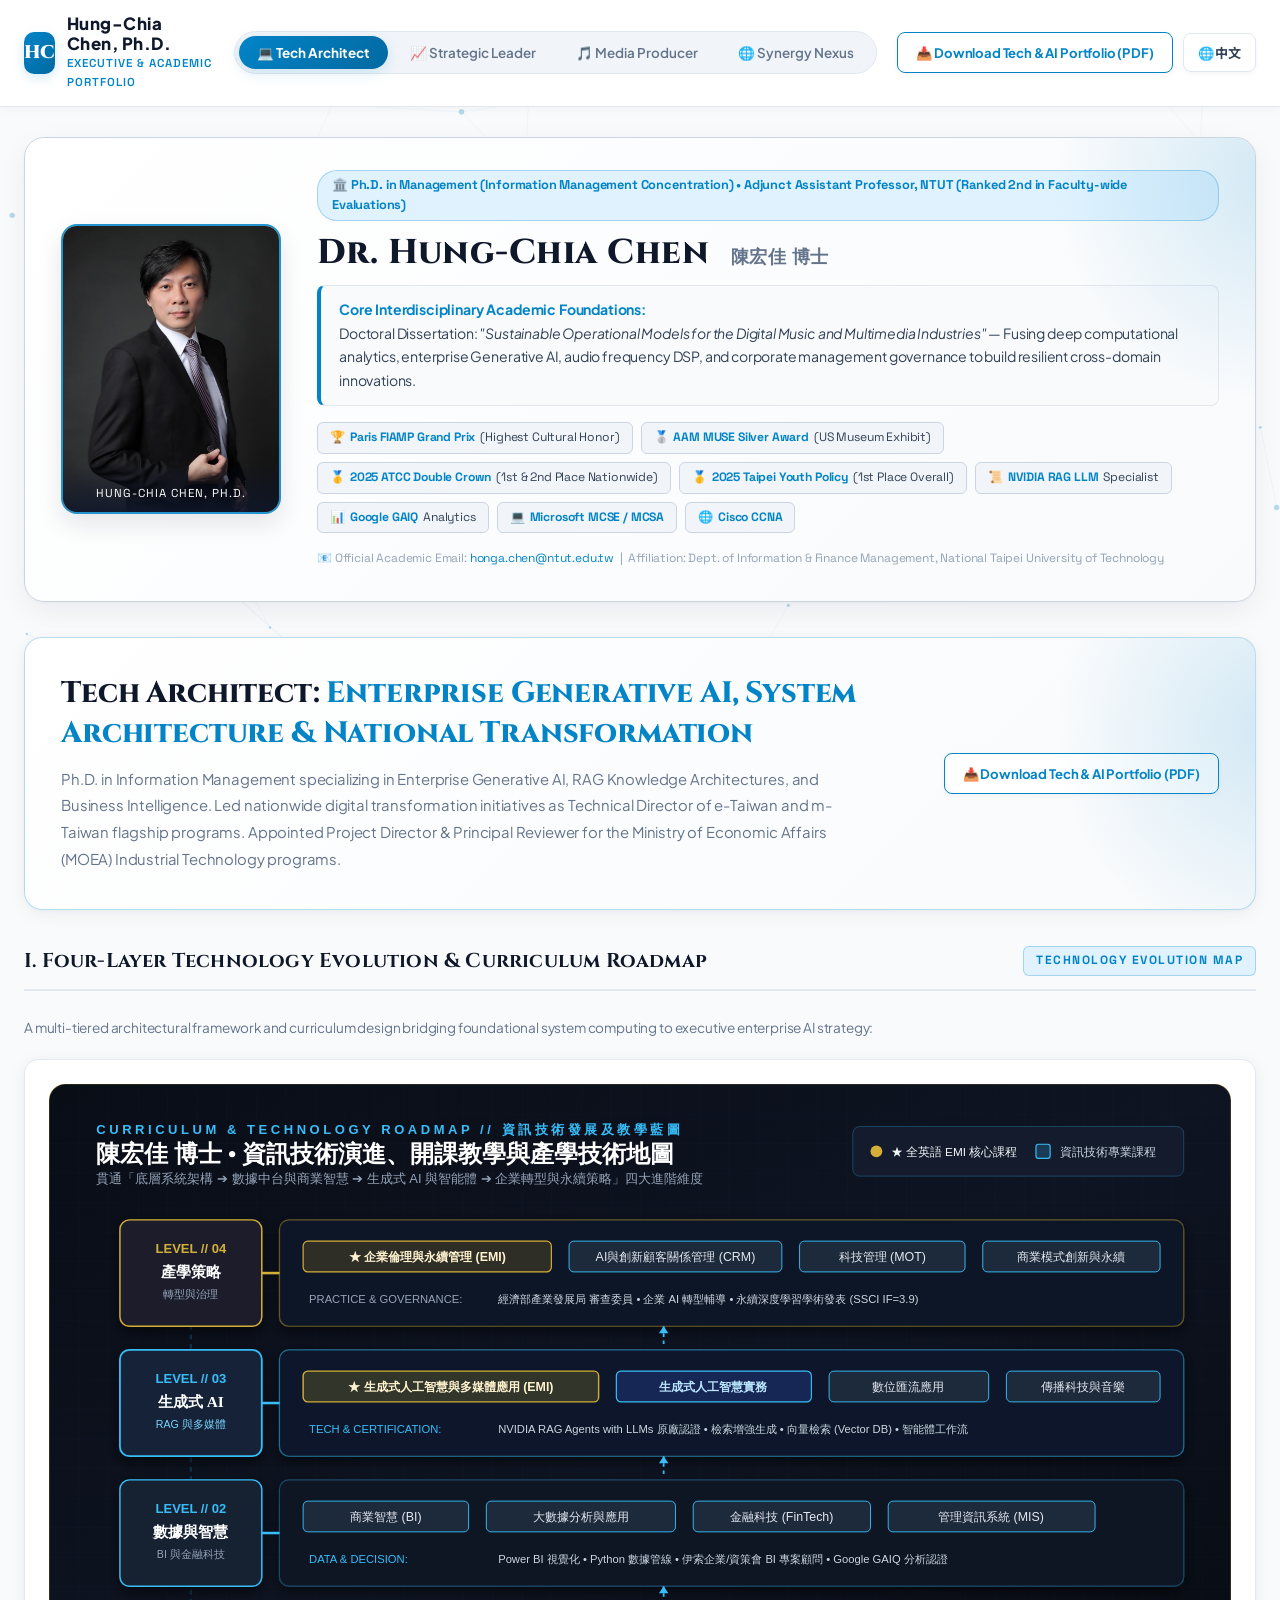
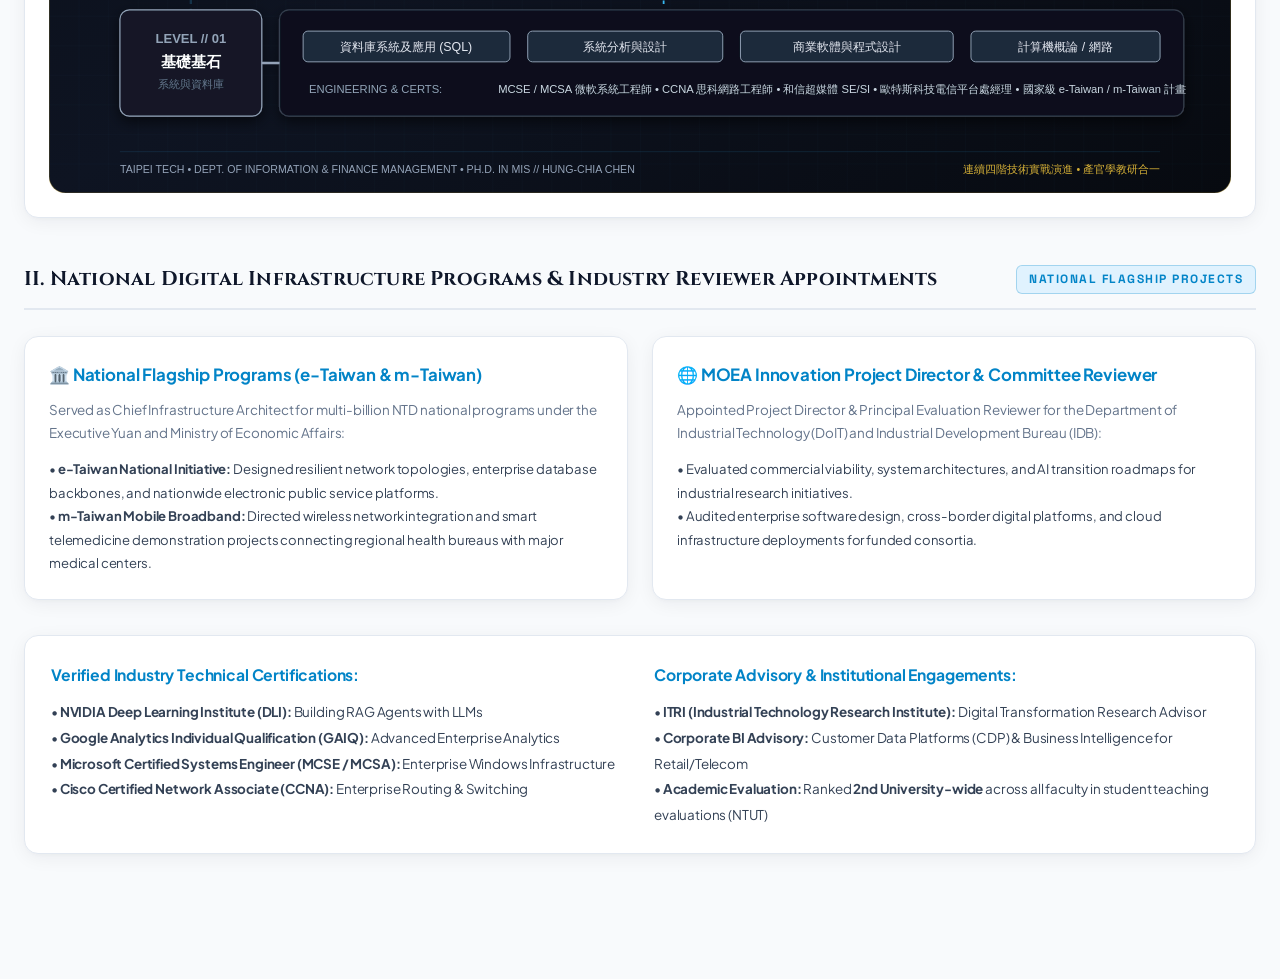
==== en.html @ 96f599e5 "Add international English version (en.html), tailored English typography, and 4 English PDF portfoli" ====
<!DOCTYPE html>
<html lang="en">
<head>
  <meta charset="UTF-8">
  <meta name="viewport" content="width=device-width, initial-scale=1.0">
  <title>Dr. Hung-Chia Chen (陳宏佳 博士) | Official Executive Portfolio</title>
  <meta name="description" content="Official executive portfolio of Dr. Hung-Chia Chen, Ph.D. — Information Technology & AI Architect, Strategic Management & Venture Leader, Sound & Digital Media Producer.">
  <link rel="stylesheet" href="css/style.css">
  <link rel="icon" href="data:image/svg+xml,<svg xmlns=%22http://www.w3.org/2000/svg%22 viewBox=%220 0 100 100%22><text y=%22.9em%22 font-size=%2290%22>🏛️</text></svg>">
</head>
<body class="role-tech lang-en">

  <!-- Interactive Dynamic Background Canvas -->
  <canvas id="interactiveCanvas"></canvas>

  <!-- Cinematic Shutter Transition Overlay -->
  <div id="transitionShutter" class="transition-shutter-overlay">
    <div class="shutter-glow-disc">
      <span id="shutterEmblem" class="shutter-emblem-icon">💻</span>
    </div>
    <div id="shutterRoleName" class="shutter-role-name">TECH ARCHITECT</div>
    <div id="shutterSub" class="shutter-subtitle">INFORMATION TECHNOLOGY & AI SYSTEMS</div>
  </div>

  <!-- Executive Frosted Navigation Header -->
  <header class="role-control-header">
    <div class="container role-control-inner">
      <a href="en.html" class="nav-brand">
        <div class="brand-crest">HC</div>
        <div class="brand-text">
          <h1>Hung-Chia Chen, Ph.D.</h1>
          <p>EXECUTIVE & ACADEMIC PORTFOLIO</p>
        </div>
      </a>

      <!-- Role Switcher Pills -->
      <div class="role-pill-tabs">
        <button class="role-pill-btn active" data-role="tech">
          <span>💻 Tech Architect</span>
        </button>
        <button class="role-pill-btn" data-role="strategy">
          <span>📈 Strategic Leader</span>
        </button>
        <button class="role-pill-btn" data-role="media">
          <span>🎵 Media Producer</span>
        </button>
        <button class="role-pill-btn" data-role="all" title="View Cross-Domain Synergy & Interdisciplinary Matrix">
          <span>🌐 Synergy Nexus</span>
        </button>
      </div>

      <!-- Header Action Group (PDF Download & Language Switcher) -->
      <div class="header-action-group">
        <a href="downloads/Dr_Chen_Tech_AI_Portfolio_EN.pdf" download id="rolePdfDownloadBtn" class="btn-download-pdf">
          <span>📥 Download Tech & AI Portfolio (PDF)</span>
        </a>
        <a href="index.html" class="lang-switch-btn" title="切換至繁體中文版">
          <span>🌐 中文</span>
        </a>
      </div>
    </div>
  </header>

  <main>
    <div class="container">

      <!-- ===================================================================
           EXECUTIVE IDENTITY PROFILE CARD
           =================================================================== -->
      <section class="profile-identity-card">
        <div class="profile-photo-wrapper">
          <img src="assets/portrait_web.jpg" alt="Dr. Hung-Chia Chen Official Portrait">
          <div class="profile-photo-tag">HUNG-CHIA CHEN, PH.D.</div>
        </div>

        <div class="profile-details-wrapper">
          <div class="profile-academic-title">
            <span>🏛️ Ph.D. in Management (Information Management Concentration) • Adjunct Assistant Professor, NTUT (Ranked 2nd in Faculty-wide Evaluations)</span>
          </div>

          <div class="profile-name-main">
            Dr. Hung-Chia Chen <span>陳宏佳 博士</span>
          </div>

          <div class="profile-dissertation-box">
            <strong>Core Interdisciplinary Academic Foundations:</strong><br>
            Doctoral Dissertation: <i>"Sustainable Operational Models for the Digital Music and Multimedia Industries"</i> — Fusing deep computational analytics, enterprise Generative AI, audio frequency DSP, and corporate management governance to build resilient cross-domain innovations.
          </div>

          <!-- Verified Accreditations & Honours -->
          <div class="profile-badges-row">
            <span class="profile-cert-chip">🏆 <strong>Paris FIAMP Grand Prix</strong> (Highest Cultural Honor)</span>
            <span class="profile-cert-chip">🥈 <strong>AAM MUSE Silver Award</strong> (US Museum Exhibit)</span>
            <span class="profile-cert-chip">🥇 <strong>2025 ATCC Double Crown</strong> (1st & 2nd Place Nationwide)</span>
            <span class="profile-cert-chip">🥇 <strong>2025 Taipei Youth Policy</strong> (1st Place Overall)</span>
            <span class="profile-cert-chip">📜 <strong>NVIDIA RAG LLM</strong> Specialist</span>
            <span class="profile-cert-chip">📊 <strong>Google GAIQ</strong> Analytics</span>
            <span class="profile-cert-chip">💻 <strong>Microsoft MCSE / MCSA</strong></span>
            <span class="profile-cert-chip">🌐 <strong>Cisco CCNA</strong></span>
          </div>

          <div style="font-family:var(--font-mono); font-size:0.75rem; color:var(--text-dim); margin-top:4px;">
            📧 Official Academic Email: <a href="mailto:honga.chen@ntut.edu.tw" style="color:var(--primary-accent); text-decoration:none;">honga.chen@ntut.edu.tw</a> &nbsp;|&nbsp; Affiliation: Dept. of Information & Finance Management, National Taipei University of Technology
          </div>
        </div>
      </section>

      <!-- ===================================================================
           ROLE 1: TECH ARCHITECT (INFORMATION TECHNOLOGY & AI SYSTEMS)
           =================================================================== -->
      <section id="roleBlockTech" class="role-section-block">
        <div class="role-hero-banner">
          <div>
            <div class="role-hero-title">
              Tech Architect: <span>Enterprise Generative AI, System Architecture & National Transformation</span>
            </div>
            <p class="role-hero-desc">
              Ph.D. in Information Management specializing in Enterprise Generative AI, RAG Knowledge Architectures, and Business Intelligence. Led nationwide digital transformation initiatives as Technical Director of e-Taiwan and m-Taiwan flagship programs. Appointed Project Director & Principal Reviewer for the Ministry of Economic Affairs (MOEA) Industrial Technology programs.
            </p>
          </div>
          <a href="downloads/Dr_Chen_Tech_AI_Portfolio_EN.pdf" download class="btn-download-pdf">
            <span>📥 Download Tech & AI Portfolio (PDF)</span>
          </a>
        </div>

        <!-- 1.1 Four-Layer Curriculum & Technology Roadmap -->
        <div class="sub-title-bar">
          <h3>I. Four-Layer Technology Evolution & Curriculum Roadmap</h3>
          <span class="badge">TECHNOLOGY EVOLUTION MAP</span>
        </div>
        <p style="font-size:0.85rem; color:var(--text-muted); margin-bottom:20px;">
          A multi-tiered architectural framework and curriculum design bridging foundational system computing to executive enterprise AI strategy:
        </p>

        <div class="roadmap-visual-box">
          <img src="assets/tech_curriculum_roadmap.svg" alt="Dr. Chen Four-Layer Curriculum and Technology Roadmap">
        </div>

        <!-- 1.2 National Flagship Infrastructure Initiatives -->
        <div class="sub-title-bar" style="margin-top:45px;">
          <h3>II. National Digital Infrastructure Programs & Industry Reviewer Appointments</h3>
          <span class="badge">NATIONAL FLAGSHIP PROJECTS</span>
        </div>

        <div style="display:grid; grid-template-columns: repeat(2, 1fr); gap:24px; margin-bottom:35px;">
          <div style="background:var(--bg-card); border:1px solid var(--border-card); border-radius:14px; padding:24px; box-shadow:var(--shadow-card);">
            <h4 style="color:var(--primary-accent); font-size:1.05rem; margin-bottom:10px;">🏛️ National Flagship Programs (e-Taiwan &amp; m-Taiwan)</h4>
            <p style="font-size:0.84rem; color:var(--text-muted); line-height:1.75; margin-bottom:12px;">
              Served as Chief Infrastructure Architect for multi-billion NTD national programs under the Executive Yuan and Ministry of Economic Affairs:
            </p>
            <ul style="list-style:none; font-size:0.82rem; color:var(--text-main); line-height:1.8;">
              <li>• <strong>e-Taiwan National Initiative:</strong> Designed resilient network topologies, enterprise database backbones, and nationwide electronic public service platforms.</li>
              <li>• <strong>m-Taiwan Mobile Broadband:</strong> Directed wireless network integration and smart telemedicine demonstration projects connecting regional health bureaus with major medical centers.</li>
            </ul>
          </div>

          <div style="background:var(--bg-card); border:1px solid var(--border-card); border-radius:14px; padding:24px; box-shadow:var(--shadow-card);">
            <h4 style="color:var(--primary-accent); font-size:1.05rem; margin-bottom:10px;">🌐 MOEA Innovation Project Director &amp; Committee Reviewer</h4>
            <p style="font-size:0.84rem; color:var(--text-muted); line-height:1.75; margin-bottom:12px;">
              Appointed Project Director &amp; Principal Evaluation Reviewer for the Department of Industrial Technology (DoIT) and Industrial Development Bureau (IDB):
            </p>
            <ul style="list-style:none; font-size:0.82rem; color:var(--text-main); line-height:1.8;">
              <li>• Evaluated commercial viability, system architectures, and AI transition roadmaps for industrial research initiatives.</li>
              <li>• Audited enterprise software design, cross-border digital platforms, and cloud infrastructure deployments for funded consortia.</li>
            </ul>
          </div>
        </div>

        <!-- 1.3 Official Technical Accreditations & Advisory -->
        <div style="background:var(--bg-card); border:1px solid var(--border-card); border-radius:14px; padding:26px; box-shadow:var(--shadow-card); margin-bottom:45px;">
          <div style="display:grid; grid-template-columns: 1fr 1fr; gap:28px;">
            <div>
              <h4 style="font-size:0.98rem; font-weight:700; color:var(--primary-accent); margin-bottom:12px;">Verified Industry Technical Certifications:</h4>
              <ul style="list-style:none; font-size:0.84rem; color:var(--text-main); line-height:1.9;">
                <li>• <strong>NVIDIA Deep Learning Institute (DLI):</strong> Building RAG Agents with LLMs</li>
                <li>• <strong>Google Analytics Individual Qualification (GAIQ):</strong> Advanced Enterprise Analytics</li>
                <li>• <strong>Microsoft Certified Systems Engineer (MCSE / MCSA):</strong> Enterprise Windows Infrastructure</li>
                <li>• <strong>Cisco Certified Network Associate (CCNA):</strong> Enterprise Routing &amp; Switching</li>
              </ul>
            </div>
            <div>
              <h4 style="font-size:0.98rem; font-weight:700; color:var(--primary-accent); margin-bottom:12px;">Corporate Advisory &amp; Institutional Engagements:</h4>
              <ul style="list-style:none; font-size:0.84rem; color:var(--text-main); line-height:1.9;">
                <li>• <strong>ITRI (Industrial Technology Research Institute):</strong> Digital Transformation Research Advisor</li>
                <li>• <strong>Corporate BI Advisory:</strong> Customer Data Platforms (CDP) &amp; Business Intelligence for Retail/Telecom</li>
                <li>• <strong>Academic Evaluation:</strong> Ranked <strong>2nd University-wide</strong> across all faculty in student teaching evaluations (NTUT)</li>
              </ul>
            </div>
          </div>
        </div>
      </section>

      <!-- ===================================================================
           ROLE 2: STRATEGIC LEADER (MANAGEMENT, VENTURE & MENTORSHIP)
           =================================================================== -->
      <section id="roleBlockStrategy" class="role-section-block hidden-role">
        <div class="role-hero-banner">
          <div>
            <div class="role-hero-title">
              Strategic Leader: <span>Cross-Strait Venture Governance, Brand Strategy &amp; Championship Mentorship</span>
            </div>
            <p class="role-hero-desc">
              Serial entrepreneur and C-suite executive with extensive experience establishing cross-strait operating companies in Taipei and mainland tech hubs. Former Telecom General Manager and corporate strategist. Renowned national mentor who coached student teams to an unprecedented <strong>4-year national championship winning streak</strong> in top business competitions across Taiwan.
            </p>
          </div>
          <a href="downloads/Dr_Chen_Strategy_Management_Portfolio_EN.pdf" download class="btn-download-pdf">
            <span>📥 Download Strategic Management Portfolio (PDF)</span>
          </a>
        </div>

        <!-- 2.1 Cross-Strait Entrepreneurship & Executive Roles -->
        <div class="sub-title-bar">
          <h3>I. Cross-Strait Entrepreneurship &amp; Corporate Governance</h3>
          <span class="badge">CROSS-STRAIT ENTREPRENEURSHIP</span>
        </div>

        <div style="display:grid; grid-template-columns: repeat(3, 1fr); gap:24px; margin-bottom:40px;">
          <div style="background:var(--bg-card); border:1px solid var(--border-card); border-radius:14px; padding:24px; box-shadow:var(--shadow-card);">
            <div style="font-size:2rem; margin-bottom:12px;">🏢</div>
            <h4 style="font-size:1.05rem; color:var(--text-pure); margin-bottom:8px; font-weight:700;">Founded Jinghong Creative Tech (Taipei HQ &amp; Mainland Branches)</h4>
            <p style="font-size:0.82rem; color:var(--text-muted); line-height:1.75;">
              Founded and served as CEO, establishing cross-strait branches. Governed venture fundraising, multi-region teams, cross-border e-commerce platforms, and cash flow risk management.
            </p>
          </div>

          <div style="background:var(--bg-card); border:1px solid var(--border-card); border-radius:14px; padding:24px; box-shadow:var(--shadow-card);">
            <div style="font-size:2rem; margin-bottom:12px;">💼</div>
            <h4 style="font-size:1.05rem; color:var(--text-pure); margin-bottom:8px; font-weight:700;">Telecom &amp; Tech C-Suite Executive Leadership</h4>
            <p style="font-size:0.82rem; color:var(--text-muted); line-height:1.75;">
              General Manager of Telecom Platforms at All-Star Telecom; VP of Interactive Technology at Chyau-Fwu Media; Producer / SE at KG Telecom. Extensive operational experience across multiple tech subsidiaries.
            </p>
          </div>

          <div style="background:var(--bg-card); border:1px solid var(--border-card); border-radius:14px; padding:24px; box-shadow:var(--shadow-card);">
            <div style="font-size:2rem; margin-bottom:12px;">🤝</div>
            <h4 style="font-size:1.05rem; color:var(--text-pure); margin-bottom:8px; font-weight:700;">Industry Associations &amp; Civic Governance</h4>
            <p style="font-size:0.82rem; color:var(--text-muted); line-height:1.75;">
              Served as 1st &amp; 2nd Term Vice Chairman of the Taipei Pop Music Industry Association, advising on public policy; Technical Committee Advisor for SOSA Secure Online Shopping Association.
            </p>
          </div>
        </div>

        <!-- 2.2 Championship Mentorship Track Record -->
        <div class="sub-title-bar">
          <h3>II. National Competition Mentorship: The Unbroken Championship Legacy</h3>
          <span class="badge">NATIONAL COMPETITION MENTORSHIP</span>
        </div>

        <div style="background:var(--bg-card); border:1px solid var(--border-card); border-radius:14px; padding:26px; margin-bottom:40px; box-shadow:var(--shadow-card);">
          <div style="display:grid; grid-template-columns:140px 1.5fr 1fr; align-items:center; gap:16px; padding:14px 0; border-bottom:1px solid var(--border-card);">
            <span class="award-badge-pill">Double Crown (1st &amp; 2nd)</span>
            <div style="font-weight:700; color:var(--text-pure);">2025 ATCC 22nd National Collegiate Business Case Competition</div>
            <div style="font-size:0.82rem; color:var(--text-muted);">Coached NTUT student team to defeat 1,000+ teams nationwide, winning both 1st Place &amp; 2nd Place.</div>
          </div>

          <div style="display:grid; grid-template-columns:140px 1.5fr 1fr; align-items:center; gap:16px; padding:14px 0; border-bottom:1px solid var(--border-card);">
            <span class="award-badge-pill">National 2nd Place</span>
            <div style="font-weight:700; color:var(--text-pure);">2026 ATCC 23rd National Collegiate Business Case Competition</div>
            <div style="font-size:0.82rem; color:var(--text-muted);">Guided team to consecutive grand finals appearances, securing the National First Runner-Up distinction.</div>
          </div>

          <div style="display:grid; grid-template-columns:140px 1.5fr 1fr; align-items:center; gap:16px; padding:14px 0; border-bottom:1px solid var(--border-card);">
            <span class="award-badge-pill">Overall Champion</span>
            <div style="font-weight:700; color:var(--text-pure);">2025 Taipei Youth Bureau Policy Innovation Contest</div>
            <div style="font-size:0.82rem; color:var(--text-muted);">Mentored youth team in smart city policy formulation, winning 1st Place Overall Championship from Taipei City.</div>
          </div>

          <div style="display:grid; grid-template-columns:140px 1.5fr 1fr; align-items:center; gap:16px; padding:14px 0;">
            <span class="award-badge-pill" style="background:#E0F2FE; border-color:#0284C7; color:#0284C7;">Excellence / Top 6</span>
            <div style="font-weight:700; color:var(--text-pure);">2024 MOTC Tourism OpenData Hackathon &amp; TBSA Nationals</div>
            <div style="font-size:0.82rem; color:var(--text-muted);">Awarded MOTC Top Honor and TBSA National Finalist for data-driven sustainable tourism routing platform.</div>
          </div>
        </div>

        <!-- 2.3 Strategic Core Competencies -->
        <div class="sub-title-bar">
          <h3>III. Strategic Core Competencies &amp; Executive Pedagogy</h3>
          <span class="badge">MANAGEMENT EXCELLENCE</span>
        </div>

        <div style="display:grid; grid-template-columns: repeat(3, 1fr); gap:24px; margin-bottom:45px;">
          <div style="background:var(--bg-card); border:1px solid var(--border-card); border-radius:12px; padding:22px; box-shadow:var(--shadow-card);">
            <h4 style="font-size:1rem; color:var(--text-pure); margin-bottom:8px; font-weight:700;">💡 Venture Incubation &amp; Business Modeling</h4>
            <p style="font-size:0.82rem; color:var(--text-muted); line-height:1.75;">
              Instruction in Business Model Canvas (BMC), disruptive pricing structures, venture financial feasibility forecasting, and pitch deck development.
            </p>
          </div>
          <div style="background:var(--bg-card); border:1px solid var(--border-card); border-radius:12px; padding:22px; box-shadow:var(--shadow-card);">
            <h4 style="font-size:1rem; color:var(--text-pure); margin-bottom:8px; font-weight:700;">📊 Big Data Marketing &amp; Consumer Insights</h4>
            <p style="font-size:0.82rem; color:var(--text-muted); line-height:1.75;">
              Synthesizing Google Analytics (GAIQ) data with CRM behavioral models to derive actionable conversion funnels and consumer lifetime value (CLV).
            </p>
          </div>
          <div style="background:var(--bg-card); border:1px solid var(--border-card); border-radius:12px; padding:22px; box-shadow:var(--shadow-card);">
            <h4 style="font-size:1rem; color:var(--text-pure); margin-bottom:8px; font-weight:700;">💎 Corporate Ethics &amp; ESG Governance</h4>
            <p style="font-size:0.82rem; color:var(--text-pure); font-size:0.82rem; color:var(--text-muted); line-height:1.75;">
              Teaching official EMI English curriculum in Corporate Ethics and Sustainability, ESG compliance frameworks, and long-term brand equity governance.
            </p>
          </div>
        </div>
      </section>

      <!-- ===================================================================
           ROLE 3: MEDIA PRODUCER (SOUND ENGINEERING & DIGITAL MEDIA)
           =================================================================== -->
      <section id="roleBlockMedia" class="role-section-block hidden-role">
        <div class="role-hero-banner">
          <div>
            <div class="role-hero-title">
              Media Producer: <span>Platinum Sound Engineering &amp; International Grand Prix Honors</span>
            </div>
            <p class="role-hero-desc">
              Accomplished music producer and senior recording engineer with credits on 13 landmark multi-platinum albums at Rock Records. Winner of the global museum multimedia highest honor, the Paris FIAMP <strong>Grand Prix</strong>, and the American Alliance of Museums (AAM) <strong>MUSE Silver Award</strong> for National Palace Museum interactive audio-visual masterworks.
            </p>
          </div>
          <a href="downloads/Dr_Chen_Digital_Media_Portfolio_EN.pdf" download class="btn-download-pdf">
            <span>📥 Download Sound &amp; Media Portfolio (PDF)</span>
          </a>
        </div>

        <!-- 3.1 International Cultural Honors Table -->
        <div class="sub-title-bar">
          <h3>I. International &amp; National Honors in Cultural Multimedia</h3>
          <span class="badge">GLOBAL HONORS ARCHIVAL LIST</span>
        </div>
        <p style="font-size:0.85rem; color:var(--text-muted); margin-bottom:20px;">
          Official documentation of international cultural awards won by Dr. Hung-Chia Chen representing Taiwan's digital museum initiatives:
        </p>

        <table class="awards-structured-table">
          <thead>
            <tr>
              <th style="width:75px;">Year</th>
              <th style="width:170px;">Award Distinction</th>
              <th style="width:230px;">Production Title</th>
              <th style="width:170px;">Host Organization &amp; City</th>
              <th>Executive &amp; Technical Role</th>
            </tr>
          </thead>
          <tbody>
            <tr>
              <td><strong>2006</strong></td>
              <td><span class="award-badge-pill">👑 Grand Prix (Highest Honor)</span></td>
              <td><strong>National Palace Museum: <i>The Essence of Jade</i></strong><br><span style="font-size:0.75rem; color:var(--text-dim);">Multimedia Laser Disc &amp; Web Portal</span></td>
              <td><strong>FIAMP / AVICOM</strong><br><span class="location-chip">📍 Paris, France</span></td>
              <td>Project Director &amp; Audio Supervisor. Directed surround acoustic design and bilingual database engine.</td>
            </tr>
            <tr>
              <td><strong>2002</strong></td>
              <td><span class="award-badge-pill silver">🥈 MUSE Silver Award</span></td>
              <td><strong>National Palace Museum: <i>Buddhist Illustrations</i></strong><br><span style="font-size:0.75rem; color:var(--text-dim);">Tibetan-Chinese Sacred Art CD-ROM</span></td>
              <td><strong>AAM MUSE Awards</strong><br><span class="location-chip">📍 Washington D.C., USA</span></td>
              <td>Production Director &amp; Sound Designer. Orchestrated digital archival preservation and sacred audio scoring.</td>
            </tr>
            <tr>
              <td><strong>2002</strong></td>
              <td><span class="award-badge-pill" style="background:#F1F5F9; border-color:#94A3B8; color:#334155;">⭐ Golden Learning Award</span></td>
              <td><strong>National Palace Museum: <i>Tibetan-Chinese Arts</i></strong></td>
              <td><strong>Ministry of Education</strong><br><span class="location-chip">📍 Taipei, Taiwan</span></td>
              <td>Senior Technical Director &amp; Composer. Awarded for premier educational multimedia design.</td>
            </tr>
            <tr>
              <td><strong>2001</strong></td>
              <td><span class="award-badge-pill">⭐ Top Digital Content Award</span></td>
              <td><strong>National Palace Museum: <i>Age of the Great Khan</i></strong></td>
              <td><strong>Ministry of Economic Affairs</strong><br><span class="location-chip">📍 Taipei, Taiwan</span></td>
              <td>Audio Director &amp; Project Lead. Symphonic historical orchestration and interactive user navigation.</td>
            </tr>
            <tr>
              <td><strong>2001</strong></td>
              <td><span class="award-badge-pill silver">Honorable Mention</span></td>
              <td><strong>National Palace Museum: <i>Age of the Great Khan</i></strong></td>
              <td><strong>AAM MUSE Awards</strong><br><span class="location-chip">📍 Washington D.C., USA</span></td>
              <td>Audio Engineer. Recognized for historical soundscape recreation and intuitive UI.</td>
            </tr>
          </tbody>
        </table>

        <!-- Spotlights: The Paris FIAMP & US AAM Medals -->
        <div class="awards-spotlight-double">
          <div class="award-grand-card">
            <div>
              <div style="font-family:var(--font-mono); font-size:0.75rem; color:var(--primary-accent); letter-spacing:1px; margin-bottom:6px;">AVICOM / ICOM • PARIS, FRANCE</div>
              <h4 style="font-size:1.15rem; font-weight:700; color:var(--text-pure);">FIAMP International Audiovisual Grand Prix (Highest Honor)</h4>
              <div class="award-medal-hero-display">
                <img src="assets/fiamp_grand_prix_gold.svg" alt="FIAMP Grand Prix Gold Medal">
              </div>
              <p style="font-size:0.83rem; color:var(--text-muted); line-height:1.7;">
                Considered the Oscars of the museum multimedia world. Dr. Chen served as Project Director &amp; Audio Supervisor for the National Palace Museum's <i>The Essence of Jade</i>, winning the prestigious Grand Prix against top global cultural institutions.
              </p>
            </div>
          </div>

          <div class="award-grand-card silver">
            <div>
              <div style="font-family:var(--font-mono); font-size:0.75rem; color:var(--primary-accent); letter-spacing:1px; margin-bottom:6px;">AMERICAN ALLIANCE OF MUSEUMS • USA</div>
              <h4 style="font-size:1.15rem; font-weight:700; color:var(--text-pure);">AAM MUSE Awards • Silver Award (MUSE Silver)</h4>
              <div class="award-medal-hero-display">
                <img src="assets/aam_muse_award_silver.svg" alt="AAM MUSE Silver Medal">
              </div>
              <p style="font-size:0.83rem; color:var(--text-muted); line-height:1.7;">
                Hosted by the American Alliance of Museums Media &amp; Technology Committee. Dr. Chen directed production and composed original classical scores for the National Palace Museum's <i>Buddhist Illustrations</i>, capturing the Silver Award.
              </p>
            </div>
          </div>
        </div>

        <!-- 3.2 Selected Discography: 13 Landmark Multi-Platinum Albums -->
        <div class="sub-title-bar" style="margin-top:50px;">
          <h3>II. Mandopop Platinum Discography (13 Landmark Master Recordings)</h3>
          <span class="badge">13 MASTER RECORDINGS</span>
        </div>
        <p style="font-size:0.85rem; color:var(--text-muted); margin-bottom:24px;">
          Senior recording engineer and music producer at Rock Records during the height of the Asian pop music golden age. Hover over album sleeves to slide out authentic vinyl discs:
        </p>

        <div class="collector-vinyl-gallery">
          <!-- Album 1: Friends -->
          <div class="collector-lp-card">
            <div class="lp-sleeve-stage">
              <div class="lp-jacket">
                <img src="assets/album_friends.jpg" alt="Emil Chau Friends Album Cover">
              </div>
              <div class="lp-vinyl-disc">
                <div class="lp-vinyl-label">
                  <span>EMIL CHAU</span>
                  <div class="lp-spindle-hole"></div>
                  <span>FRIENDS</span>
                </div>
              </div>
            </div>
            <div class="lp-info-box">
              <div class="lp-meta-row">
                <span class="lp-index-num">#01 / 13</span>
                <span>PLATINUM CERTIFIED</span>
              </div>
              <div class="lp-album-title">Emil Chau (周華健) — <i>Friends (朋友)</i></div>
              <div class="lp-artist-year">🎙️ 1997 • Rock Records / Ferryman Music</div>
              <div class="lp-role-highlight">
                ✦ Recording Engineer. Milestone anthem with over 1 million copies sold across Asia.
              </div>
              <div class="lp-cat-foot">
                <span>CAT: RD-1388</span>
                <span>GENRE: MANDOPOP</span>
              </div>
            </div>
          </div>

          <!-- Album 2: Who Am I? -->
          <div class="collector-lp-card">
            <div class="lp-sleeve-stage">
              <div class="lp-jacket">
                <img src="assets/album_who_am_i.jpg" alt="Jackie Chan Who Am I Soundtrack">
              </div>
              <div class="lp-vinyl-disc">
                <div class="lp-vinyl-label">
                  <span>JACKIE CHAN</span>
                  <div class="lp-spindle-hole"></div>
                  <span>WHO AM I?</span>
                </div>
              </div>
            </div>
            <div class="lp-info-box">
              <div class="lp-meta-row">
                <span class="lp-index-num">#02 / 13</span>
                <span>ORIGINAL MOTION PICTURE</span>
              </div>
              <div class="lp-album-title">Jackie Chan (成龍) — <i>Who Am I? (我是誰)</i></div>
              <div class="lp-artist-year">🎙️ 1998 • Golden Harvest / Rock Records</div>
              <div class="lp-role-highlight">
                ✦ Recording Engineer for Hollywood film original theme song and soundtrack score.
              </div>
              <div class="lp-cat-foot">
                <span>CAT: RD-1440</span>
                <span>GENRE: OST / ACTION</span>
              </div>
            </div>
          </div>

          <!-- Album 3: Storyteller -->
          <div class="collector-lp-card">
            <div class="lp-sleeve-stage">
              <div class="lp-jacket">
                <img src="assets/album_storyteller.jpg" alt="Emil Chau Storyteller Album Cover">
              </div>
              <div class="lp-vinyl-disc">
                <div class="lp-vinyl-label">
                  <span>EMIL CHAU</span>
                  <div class="lp-spindle-hole"></div>
                  <span>STORYTELLER</span>
                </div>
              </div>
            </div>
            <div class="lp-info-box">
              <div class="lp-meta-row">
                <span class="lp-index-num">#03 / 13</span>
                <span>MULTI-PLATINUM</span>
              </div>
              <div class="lp-album-title">Emil Chau (周華健) — <i>Storyteller (有故事的人)</i></div>
              <div class="lp-artist-year">🎙️ 1998 • Rock Records / Ferryman Music</div>
              <div class="lp-role-highlight">
                ✦ Vocal tracking engineer and acoustic mixing producer for classic ballads.
              </div>
              <div class="lp-cat-foot">
                <span>CAT: RD-1466</span>
                <span>GENRE: ACOUSTIC POP</span>
              </div>
            </div>
          </div>

          <!-- Album 4: Courage -->
          <div class="collector-lp-card">
            <div class="lp-sleeve-stage">
              <div class="lp-jacket">
                <img src="assets/album_courage.jpg" alt="Fish Leong Courage Album Cover">
              </div>
              <div class="lp-vinyl-disc">
                <div class="lp-vinyl-label">
                  <span>FISH LEONG</span>
                  <div class="lp-spindle-hole"></div>
                  <span>COURAGE</span>
                </div>
              </div>
            </div>
            <div class="lp-info-box">
              <div class="lp-meta-row">
                <span class="lp-index-num">#04 / 13</span>
                <span>PLATINUM CERTIFIED</span>
              </div>
              <div class="lp-album-title">Fish Leong (梁靜茹) — <i>Courage (勇氣)</i></div>
              <div class="lp-artist-year">🎙️ 2000 • Rock Records</div>
              <div class="lp-role-highlight">
                ✦ Recording Engineer. Epoch-defining pop ballad that established Leong as a superstar.
              </div>
              <div class="lp-cat-foot">
                <span>CAT: RD-1533</span>
                <span>GENRE: MANDOPOP</span>
              </div>
            </div>
          </div>

          <!-- Album 5: Listen to the Angel -->
          <div class="collector-lp-card">
            <div class="lp-sleeve-stage">
              <div class="lp-jacket">
                <img src="assets/album_chyi_chin.jpg" alt="Chyi Chin Listen to the Angel Album Cover">
              </div>
              <div class="lp-vinyl-disc">
                <div class="lp-vinyl-label">
                  <span>CHYI CHIN</span>
                  <div class="lp-spindle-hole"></div>
                  <span>ANGEL</span>
                </div>
              </div>
            </div>
            <div class="lp-info-box">
              <div class="lp-meta-row">
                <span class="lp-index-num">#05 / 13</span>
                <span>PLATINUM CERTIFIED</span>
              </div>
              <div class="lp-album-title">Chyi Chin (齊秦) — <i>Listen to the Angel (聽說)</i></div>
              <div class="lp-artist-year">🎙️ 1998 • What's Music</div>
              <div class="lp-role-highlight">
                ✦ Vocal balancing, acoustic guitar tracking, and studio mastering.
              </div>
              <div class="lp-cat-foot">
                <span>CAT: WM-9801</span>
                <span>GENRE: FOLK ROCK</span>
              </div>
            </div>
          </div>

          <!-- Album 6: Thinking Too Much -->
          <div class="collector-lp-card">
            <div class="lp-sleeve-stage">
              <div class="lp-jacket">
                <img src="assets/album_nicky_lee.jpg" alt="Nicky Lee Thinking Too Much Album Cover">
              </div>
              <div class="lp-vinyl-disc">
                <div class="lp-vinyl-label">
                  <span>NICKY LEE</span>
                  <div class="lp-spindle-hole"></div>
                  <span>THINKING</span>
                </div>
              </div>
            </div>
            <div class="lp-info-box">
              <div class="lp-meta-row">
                <span class="lp-index-num">#06 / 13</span>
                <span>GOLDEN MELODY WINNER</span>
              </div>
              <div class="lp-album-title">Nicky Lee (李玖哲) — <i>Thinking Too Much (想太多)</i></div>
              <div class="lp-artist-year">🎙️ 2007 • Machi Entertainment</div>
              <div class="lp-role-highlight">
                ✦ Vocal recording and R&amp;B arrangement engineering for Golden Melody Best Male Singer.
              </div>
              <div class="lp-cat-foot">
                <span>CAT: MC-0702</span>
                <span>GENRE: URBAN R&amp;B</span>
              </div>
            </div>
          </div>
        </div>

        <!-- 3.3 Historical CD-ROM Jewel Case Packaging Series -->
        <div class="sub-title-bar" style="margin-top:50px;">
          <h3>III. National Palace Museum Interactive CD-ROM Packaging Series</h3>
          <span class="badge">CD-ROM ARCHIVE DESIGN</span>
        </div>
        <p style="font-size:0.85rem; color:var(--text-muted); margin-bottom:24px;">
          Directed representative interactive CD-ROM publications for the National Palace Museum, featuring customized jewel cases, laser disc authoring, bilingual database engines, and original symphonic scoring:
        </p>

        <div class="cdrom-packaging-grid">
          <!-- CD 1: The Essence of Jade -->
          <div class="cdrom-package-card">
            <div class="cdrom-visual-wrap">
              <img src="assets/cdrom_packaging_jade.svg" alt="NPM Essence of Jade Packaging">
            </div>
            <div style="font-family:var(--font-display); font-size:1.1rem; font-weight:700; color:var(--text-pure); margin-bottom:4px;">
              National Palace Museum: <i>The Essence of Jade</i>
            </div>
            <div style="font-family:var(--font-mono); font-size:0.78rem; color:var(--primary-accent); margin-bottom:8px;">
              👑 Paris FIAMP 2006 Grand Prix (Global 1st Place)
            </div>
            <p style="font-size:0.8rem; color:var(--text-muted); line-height:1.65;">
              Served as Project Director and Audio Supervisor. Fused surround acoustics with ancient jade cultural curation, winning the world's highest cultural multimedia award.
            </p>
          </div>

          <!-- CD 2: Buddhist Illustrations -->
          <div class="cdrom-package-card">
            <div class="cdrom-visual-wrap">
              <img src="assets/cdrom_packaging_buddha.svg" alt="NPM Buddhist Illustrations Packaging">
            </div>
            <div style="font-family:var(--font-display); font-size:1.1rem; font-weight:700; color:var(--text-pure); margin-bottom:4px;">
              National Palace Museum: <i>Buddhist Illustrations</i>
            </div>
            <div style="font-family:var(--font-mono); font-size:0.78rem; color:var(--text-muted); font-weight:600; margin-bottom:8px;">
              🥈 US AAM MUSE Awards Silver Medal
            </div>
            <p style="font-size:0.8rem; color:var(--text-muted); line-height:1.65;">
              Production Director &amp; Composer. Preserved sacred Tibetan-Chinese religious illustrations, capturing the American Alliance of Museums Silver Medal.
            </p>
          </div>

          <!-- CD 3: Age of the Great Khan -->
          <div class="cdrom-package-card">
            <div class="cdrom-visual-wrap">
              <img src="assets/cdrom_packaging_khan.svg" alt="NPM Age of the Great Khan Packaging">
            </div>
            <div style="font-family:var(--font-display); font-size:1.1rem; font-weight:700; color:var(--text-pure); margin-bottom:4px;">
              National Palace Museum: <i>Age of the Great Khan</i>
            </div>
            <div style="font-family:var(--font-mono); font-size:0.78rem; color:var(--primary-accent); margin-bottom:8px;">
              ⭐ MOEA Digital Content Award &amp; AAM Honors
            </div>
            <p style="font-size:0.8rem; color:var(--text-muted); line-height:1.65;">
              Audio Director &amp; Project Lead. Recreated the epic historical soundscape of the Mongol Yuan Empire, recognized with MOEA and AAM honors.
            </p>
          </div>
        </div>

        <!-- 3.4 Live Concerts & Broadcast Scoring -->
        <div style="margin-top:50px;">
          <div class="sub-title-bar">
            <h3>IV. Large-Scale Concert Sound Engineering &amp; Broadcast Music Direction</h3>
            <span class="badge">CONCERT SOUND &amp; BROADCAST</span>
          </div>

          <div style="display:grid; grid-template-columns: repeat(2, 1fr); gap:24px; margin-bottom:45px;">
            <div style="background:var(--bg-card); border:1px solid var(--border-card); border-radius:14px; padding:24px; box-shadow:var(--shadow-card);">
              <h4 style="font-size:1.05rem; color:var(--text-pure); margin-bottom:10px; font-weight:700;">🎤 Taipei City New Year's Eve Countdown Concerts</h4>
              <p style="font-size:0.84rem; color:var(--text-muted); line-height:1.8;">
                Served as Music Director for consecutive years for Taiwan's largest annual live countdown event at Taipei Civic Plaza (100,000+ audience). Managed multi-channel live front-of-house (FOH) mixes, broadcast audio satellite links, and A-list headline artist monitoring.
              </p>
            </div>
            <div style="background:var(--bg-card); border:1px solid var(--border-card); border-radius:14px; padding:24px; box-shadow:var(--shadow-card);">
              <h4 style="font-size:1.05rem; color:var(--text-pure); margin-bottom:10px; font-weight:700;">📻 National Television &amp; Radio Signature Scoring</h4>
              <p style="font-size:0.84rem; color:var(--text-muted); line-height:1.8;">
                Composed and produced official station jingles, signature station IDs, and drama scores for major Taiwanese television and radio networks. Conducted full orchestral studio recording sessions and commercial master assemblies.
              </p>
            </div>
          </div>
        </div>
      </section>

      <!-- ===================================================================
           ROLE 4: SYNERGY NEXUS (TRIPLE-DOMAIN INTEGRATION MATRIX)
           =================================================================== -->
      <section id="roleBlockAll" class="role-section-block hidden-role">
        <div class="role-hero-banner" style="border-color:var(--primary-border); background:linear-gradient(135deg, #FFFFFF 0%, #F8FAFC 100%);">
          <div>
            <div class="role-hero-title">
              Synergy Nexus: <span>Computing × Strategy × Digital Media</span>
            </div>
            <p class="role-hero-desc">
              Dr. Hung-Chia Chen embodies a rare synthesis of analytical computational depth, entrepreneurial business acumen, and world-class digital media artistry. This curated nexus systematically articulates his multi-domain integration, verified competency relationships, and landmark cross-disciplinary impact.
            </p>
          </div>
          <a href="downloads/Dr_Chen_Full_Comprehensive_Portfolio_EN.pdf" download class="btn-download-pdf">
            <span>📥 Download Comprehensive Portfolio (PDF)</span>
          </a>
        </div>

        <!-- 4.1 Triple-Domain Conceptual Pillars -->
        <div class="trinity-nexus-grid">
          <!-- Pillar 1: Computing -->
          <div class="trinity-domain-hub" style="border-top:3px solid #0284C7;">
            <div class="trinity-hub-icon">💻</div>
            <div class="trinity-hub-title">Computing Infrastructure</div>
            <div class="trinity-hub-subtitle">DATA, AI &amp; ARCHITECTURE</div>
            <ul class="trinity-hub-skills">
              <li>✦ <strong>Generative AI:</strong> NVIDIA RAG LLM Specialist</li>
              <li>✦ <strong>Enterprise Systems:</strong> Microsoft MCSE / Cisco CCNA</li>
              <li>✦ <strong>Algorithmic Research:</strong> Deep Learning Audio DSP (SSCI)</li>
              <li>✦ <strong>National Initiatives:</strong> e-Taiwan &amp; m-Taiwan Telemedicine</li>
            </ul>
          </div>

          <!-- Pillar 2: Strategy -->
          <div class="trinity-domain-hub" style="border-top:3px solid #B45309;">
            <div class="trinity-hub-icon">📈</div>
            <div class="trinity-hub-title">Strategic Governance</div>
            <div class="trinity-hub-subtitle">ENTREPRENEURSHIP &amp; LEADERSHIP</div>
            <ul class="trinity-hub-skills">
              <li>✦ <strong>Venture Founder:</strong> Jinghong Creative Tech (Taipei &amp; Mainland)</li>
              <li>✦ <strong>Championship Mentor:</strong> 4-Year National Winning Streak</li>
              <li>✦ <strong>Civic Governance:</strong> Vice Chairman, Pop Music Association</li>
              <li>✦ <strong>Corporate Executive:</strong> Telecom General Manager &amp; VP</li>
            </ul>
          </div>

          <!-- Pillar 3: Media -->
          <div class="trinity-domain-hub" style="border-top:3px solid #854D0E;">
            <div class="trinity-hub-icon">🎵</div>
            <div class="trinity-hub-title">Digital Media &amp; Sound</div>
            <div class="trinity-hub-subtitle">DIGITAL CONTENT &amp; PRODUCTION</div>
            <ul class="trinity-hub-skills">
              <li>✦ <strong>Global Highest Honor:</strong> Paris FIAMP Grand Prix</li>
              <li>✦ <strong>US Museum Award:</strong> AAM MUSE Silver Medal</li>
              <li>✦ <strong>Platinum Discography:</strong> 13 Multi-Platinum Master Albums</li>
              <li>✦ <strong>Concert Director:</strong> Taipei New Year Countdown FOH Mixes</li>
            </ul>
          </div>
        </div>

        <!-- 4.2 Cross-Domain Competency Matrix Table -->
        <div class="sub-title-bar">
          <h3>I. Cross-Domain Competency &amp; Application Matrix</h3>
          <span class="badge">SYNERGY CAPABILITY MAPPING</span>
        </div>
        <p style="font-size:0.85rem; color:var(--text-muted); margin-bottom:20px;">
          Systematic mapping of skills, tools, practical applications, and realized benchmark values across the three disciplines:
        </p>

        <table class="skill-matrix-table">
          <thead>
            <tr>
              <th style="width:180px;">Convergence Dimension</th>
              <th style="width:230px;">Core Technical Tools</th>
              <th>Practical Applications &amp; Case Studies</th>
              <th style="width:230px;">Realized Benchmark Values</th>
            </tr>
          </thead>
          <tbody>
            <tr>
              <td>
                <strong style="color:#0284C7;">[Tech × Strategy]</strong><br>
                <span style="font-size:0.76rem; color:var(--text-dim);">AI Decision-Making &amp; Digital Transformation</span>
              </td>
              <td>Business Intelligence (BI), Predictive Analytics, Enterprise ERP/CRM Integration, Cloud Data Pipelines.</td>
              <td>
                • Appointed MOEA Industrial Reviewer auditing enterprise AI roadmaps.<br>
                • Directed national flagship e-Taiwan &amp; m-Taiwan telecommunications infrastructures.
              </td>
              <td>
                <span class="award-badge-pill" style="background:#FEF3C7; border-color:#F59E0B; color:#92400E;">National Transformation</span><br>
                <span style="font-size:0.75rem; color:var(--text-muted);">Empowered enterprise executive decision-making.</span>
              </td>
            </tr>
            <tr>
              <td>
                <strong style="color:#0284C7;">[Tech × Sound]</strong><br>
                <span style="font-size:0.76rem; color:var(--text-dim);">Digital Archiving &amp; Audio DSP</span>
              </td>
              <td>Multimodal System Integration, Digital Audio Signal Processing, Deep Learning Audio Algorithms, Interactive Engines.</td>
              <td>
                • Produced National Palace Museum multimedia CD-ROM series &amp; portals.<br>
                • Published foundational research on deep learning algorithms in top SSCI journal <i>Sustainability</i>.
              </td>
              <td>
                <span class="award-badge-pill" style="background:#FEF3C7; border-color:#F59E0B; color:#92400E;">Global Grand Prix</span><br>
                <span style="font-size:0.75rem; color:var(--text-muted);">Captured Paris FIAMP Grand Prix &amp; US AAM Silver.</span>
              </td>
            </tr>
            <tr>
              <td>
                <strong style="color:#B45309;">[Strategy × Sound]</strong><br>
                <span style="font-size:0.76rem; color:var(--text-dim);">Cultural Entrepreneurship &amp; IP Governance</span>
              </td>
              <td>Cultural Creative Incubation, Cross-Border Music Distribution, Entertainment Association Policy, Concert Management.</td>
              <td>
                • Founded Jinghong Creative Tech expanding to mainland hubs.<br>
                • Served as Vice Chairman of Taipei Pop Music Industry Association, shaping digital licensing policies.
              </td>
              <td>
                <span class="award-badge-pill" style="background:#FEF3C7; border-color:#F59E0B; color:#92400E;">Cross-Strait Operations</span><br>
                <span style="font-size:0.75rem; color:var(--text-muted);">Successfully monetized digital cultural content IP.</span>
              </td>
            </tr>
            <tr>
              <td>
                <strong style="color:#1D4ED8;">[★ Triple-Domain Apex]</strong><br>
                <span style="font-size:0.76rem; color:var(--text-dim);">Computational + Strategy + Media</span>
              </td>
              <td>Interdisciplinary Synthesis, Generative AI Agent Pipelines, Enterprise Brand Strategy, Sonic Branding.</td>
              <td>
                • Mentored elite student teams to consecutive national championship titles in ATCC &amp; Taipei Youth Policy contests.<br>
                • Ranked 2nd university-wide in faculty teaching evaluations (NTUT).
              </td>
              <td>
                <span class="award-badge-pill" style="background:#E0F2FE; border-color:#0284C7; color:#0284C7;">Championship Mentorship</span><br>
                <span style="font-size:0.75rem; color:var(--text-muted);">Unbroken national championship winning streak.</span>
              </td>
            </tr>
          </tbody>
        </table>

        <!-- 4.3 Interactive Synergy Case Studies -->
        <div class="sub-title-bar" style="margin-top:50px;">
          <h3>II. Interactive Synergy Case Studies</h3>
          <span class="badge">SYNERGY CASE ARCHIVE</span>
        </div>

        <!-- Filter Pill Bar -->
        <div class="synergy-filter-nav">
          <button class="synergy-pill-btn active" data-filter="all">All Case Studies</button>
          <button class="synergy-pill-btn" data-filter="tech-strat">Tech × Strategy</button>
          <button class="synergy-pill-btn" data-filter="tech-media">Tech × Sound</button>
          <button class="synergy-pill-btn" data-filter="strat-media">Strategy × Sound</button>
          <button class="synergy-pill-btn" data-filter="apex">★ Triple Apex</button>
        </div>

        <div class="synergy-cases-container">
          <!-- Case 1 -->
          <div class="synergy-case-card" data-synergy="tech-strat all">
            <div class="synergy-case-meta">
              <span class="synergy-case-num">CASE STUDY 01</span>
              <div class="synergy-case-title">National Telemedicine &amp; Wireless Grid Infrastructure</div>
              <div class="synergy-badges-stack">
                <span class="synergy-badge-chip active-dim">Tech Architecture</span>
                <span class="synergy-badge-chip active-dim">Public Strategy</span>
              </div>
            </div>
            <div class="synergy-case-body">
              <p class="synergy-case-desc">
                Combined advanced high-availability network architectures with public sector budgeting and health authority governance to implement wireless telemedicine across regional health bureaus and hospitals.
              </p>
              <div class="synergy-case-result">
                <strong>Realized Impact:</strong> Established the technical and governance foundation for national remote clinical diagnostics.
              </div>
            </div>
          </div>

          <!-- Case 2 -->
          <div class="synergy-case-card" data-synergy="tech-media all">
            <div class="synergy-case-meta">
              <span class="synergy-case-num">CASE STUDY 02</span>
              <div class="synergy-case-title">National Palace Museum Multimedia Cultural Archiving</div>
              <div class="synergy-badges-stack">
                <span class="synergy-badge-chip active-dim">Database Authoring</span>
                <span class="synergy-badge-chip active-dim">Soundscape Scoring</span>
              </div>
            </div>
            <div class="synergy-case-body">
              <p class="synergy-case-desc">
                Integrated relational database navigation engines and optical disc authoring with surround sound design for the National Palace Museum's treasured collections.
              </p>
              <div class="synergy-case-result">
                <strong>Realized Impact:</strong> Won the highest honor in the museum multimedia world, the Paris FIAMP Grand Prix, and the US AAM Silver Award.
              </div>
            </div>
          </div>

          <!-- Case 3 -->
          <div class="synergy-case-card" data-synergy="strat-media all">
            <div class="synergy-case-meta">
              <span class="synergy-case-num">CASE STUDY 03</span>
              <div class="synergy-case-title">Pop Music Digital Transition &amp; Copyright Governance</div>
              <div class="synergy-badges-stack">
                <span class="synergy-badge-chip active-dim">Industry Association</span>
                <span class="synergy-badge-chip active-dim">Commercial Media</span>
              </div>
            </div>
            <div class="synergy-case-body">
              <p class="synergy-case-desc">
                Harmonized commercial music licensing structures with emerging digital streaming channels as Vice Chairman of the Taipei Pop Music Industry Association, defending creator copyrights while promoting legitimate digital monetization.
              </p>
              <div class="synergy-case-result">
                <strong>Realized Impact:</strong> Successfully defended creative IP rights and facilitated policy dialogue on digital transformation subsidies.
              </div>
            </div>
          </div>

          <!-- Case 4 -->
          <div class="synergy-case-card" data-synergy="apex all">
            <div class="synergy-case-meta">
              <span class="synergy-case-num">CASE STUDY 04</span>
              <div class="synergy-case-title">4-Year National Championship Mentorship Streak</div>
              <div class="synergy-badges-stack">
                <span class="synergy-badge-chip active-dim">AI Analytics</span>
                <span class="synergy-badge-chip active-dim">Business Model</span>
                <span class="synergy-badge-chip active-dim">Creative Pitch</span>
              </div>
            </div>
            <div class="synergy-case-body">
              <p class="synergy-case-desc">
                Synthesized big data feasibility modeling, generative AI agent workflows, and persuasive storytelling to coach university student teams in national competitions, defeating hundreds of collegiate teams across Taiwan.
              </p>
              <div class="synergy-case-result">
                <strong>Realized Impact:</strong> Won the 2025 ATCC National Champion &amp; 1st Runner-Up (Double Crown), 2026 ATCC 2nd Place, and 2025 Taipei Youth Policy Grand Champion.
              </div>
            </div>
          </div>
        </div>

        <!-- 4.4 Quick Jump to Individual Perspectives -->
        <div class="sub-title-bar">
          <h3>III. Explore Individual Dimensional Portfolios</h3>
          <span class="badge">DEEP-DIVE NAVIGATION</span>
        </div>

        <div class="role-jump-strip">
          <a href="#tech" data-jump-role="tech" class="role-jump-card">
            <div>
              <h4>💻 Tech Architect Dossier</h4>
              <p>Generative AI, NVIDIA RAG agent pipelines, e-Taiwan flagship programs, and system engineering.</p>
            </div>
            <span style="font-family:var(--font-mono); font-size:0.75rem; color:#0284C7; margin-top:10px;">Explore Tech Dossier →</span>
          </a>

          <a href="#strategy" data-jump-role="strategy" class="role-jump-card">
            <div>
              <h4>📈 Strategic Leader Dossier</h4>
              <p>Cross-strait venture governance, telecom platform management, and 4-year championship mentorship.</p>
            </div>
            <span style="font-family:var(--font-mono); font-size:0.75rem; color:#B45309; margin-top:10px;">Explore Strategy Dossier →</span>
          </a>

          <a href="#media" data-jump-role="media" class="role-jump-card">
            <div>
              <h4>🎵 Media Producer Dossier</h4>
              <p>Paris FIAMP Grand Prix, AAM MUSE Silver Award, and 13 landmark Rock Records platinum master albums.</p>
            </div>
            <span style="font-family:var(--font-mono); font-size:0.75rem; color:#854D0E; margin-top:10px;">Explore Media Dossier →</span>
          </a>
        </div>
      </section>

    </div>
  </main>

  <script src="js/main_en.js"></script>
</body>
</html>
---- css/style.css ----
/* ==========================================================================
   Dr. Hung-Chia Chen (陳宏佳 博士)
   Official Masterpiece Portfolio System - Executive Bright Light Design
   Sequence: 資訊科技人 -> 策略管理人 -> 數位媒體音樂人 -> 完整全景跨域綜效
   Strictly Grounded in Official Academic & Industry Credentials
   ========================================================================== */

@import url('https://fonts.googleapis.com/css2?family=Cinzel:wght@600;700;800;900&family=Playfair+Display:ital,wght@0,600;0,700;0,800;1,600&family=Plus+Jakarta+Sans:wght@300;400;500;600;700;800&family=Noto+Serif+TC:wght@500;600;700;900&family=Noto+Sans+TC:wght@300;400;500;600;700;900&family=Space+Grotesk:wght@400;500;600;700&display=swap');

:root {
  /* Default Executive Bright Palette (Initial Active: 資訊科技人) */
  --bg-deep: #F8FAFC;
  --bg-surface: #F1F5F9;
  --bg-card: #FFFFFF;
  --bg-card-hover: #FFFFFF;
  
  --primary-accent: #0284C7;
  --primary-light: #0369A1;
  --primary-tint: #E0F2FE;
  --primary-glow: rgba(2, 132, 199, 0.16);
  --primary-border: rgba(2, 132, 199, 0.28);
  --primary-border-bright: rgba(2, 132, 199, 0.85);
  --role-accent-grad: linear-gradient(135deg, #0284C7 0%, #0369A1 100%);

  --text-pure: #0F172A;
  --text-main: #334155;
  --text-muted: #64748B;
  --text-dim: #94A3B8;
  --border-subtle: rgba(0, 0, 0, 0.06);
  --border-card: #E2E8F0;

  --font-display: 'Cinzel', 'Noto Serif TC', serif;
  --font-serif: 'Playfair Display', 'Noto Serif TC', serif;
  --font-sans: 'Plus Jakarta Sans', 'Noto Sans TC', sans-serif;
  --font-mono: 'Space Grotesk', monospace;

  --shadow-card: 0 4px 20px -2px rgba(15, 23, 42, 0.07), 0 2px 6px -1px rgba(15, 23, 42, 0.03);
  --shadow-glow: 0 10px 25px -5px var(--primary-glow);
}

/* Role 1: 資訊科技人 (Sapphire & Ice-Blue Executive Light) */
body.role-tech {
  --bg-deep: #F8FAFC;
  --bg-surface: #F0F9FF;
  --bg-card: #FFFFFF;
  --bg-card-hover: #FFFFFF;
  --primary-accent: #0284C7;
  --primary-light: #0369A1;
  --primary-tint: #E0F2FE;
  --primary-glow: rgba(2, 132, 199, 0.16);
  --primary-border: rgba(2, 132, 199, 0.28);
  --primary-border-bright: rgba(2, 132, 199, 0.85);
  --role-accent-grad: linear-gradient(135deg, #0284C7 0%, #0369A1 100%);
}

/* Role 2: 策略管理人 (Executive Laurel Amber Bronze Light) */
body.role-strategy {
  --bg-deep: #FAF9F6;
  --bg-surface: #FFFBEB;
  --bg-card: #FFFFFF;
  --bg-card-hover: #FFFFFF;
  --primary-accent: #B45309;
  --primary-light: #92400E;
  --primary-tint: #FEF3C7;
  --primary-glow: rgba(180, 83, 9, 0.16);
  --primary-border: rgba(180, 83, 9, 0.28);
  --primary-border-bright: rgba(180, 83, 9, 0.85);
  --role-accent-grad: linear-gradient(135deg, #B45309 0%, #D97706 100%);
}

/* Role 3: 數位媒體音樂人 (Studio Warm Vinyl Gold Light) */
body.role-media {
  --bg-deep: #FAF9F5;
  --bg-surface: #FEFCE8;
  --bg-card: #FFFFFF;
  --bg-card-hover: #FFFFFF;
  --primary-accent: #854D0E;
  --primary-light: #713F12;
  --primary-tint: #FEF9C3;
  --primary-glow: rgba(133, 77, 14, 0.16);
  --primary-border: rgba(133, 77, 14, 0.28);
  --primary-border-bright: rgba(133, 77, 14, 0.85);
  --role-accent-grad: linear-gradient(135deg, #854D0E 0%, #B45309 100%);
}

/* Role 4: 完整全景策展 (Academic Royal Blue & Gold Synergy Light) */
body.role-all {
  --bg-deep: #F8FAFC;
  --bg-surface: #EFF6FF;
  --bg-card: #FFFFFF;
  --bg-card-hover: #FFFFFF;
  --primary-accent: #1D4ED8;
  --primary-light: #1E40AF;
  --primary-tint: #DBEAFE;
  --primary-glow: rgba(29, 78, 216, 0.16);
  --primary-border: rgba(29, 78, 216, 0.28);
  --primary-border-bright: rgba(29, 78, 216, 0.85);
  --role-accent-grad: linear-gradient(135deg, #1D4ED8 0%, #0284C7 50%, #B45309 100%);
}

/* -------------------------------------------------------------
   ROLE ISOLATION (單一角色只呈現該角色資料)
   ------------------------------------------------------------- */
.hidden-role {
  display: none !important;
}

*, *::before, *::after {
  box-sizing: border-box;
  margin: 0;
  padding: 0;
}

html {
  scroll-behavior: smooth;
  font-size: 16px;
  background-color: var(--bg-deep);
  color: var(--text-main);
  text-rendering: optimizeLegibility;
  -webkit-font-smoothing: antialiased;
}

body {
  font-family: var(--font-sans);
  line-height: 1.7;
  overflow-x: hidden;
  background: var(--bg-deep);
  transition: background-color 0.4s ease, color 0.4s ease;
}

.container {
  width: 100%;
  max-width: 1280px;
  margin: 0 auto;
  padding: 0 24px;
}

/* ==========================================================================
   INTERACTIVE CANVAS BACKGROUND
   ========================================================================== */
#interactiveCanvas {
  position: fixed;
  top: 0;
  left: 0;
  width: 100vw;
  height: 100vh;
  pointer-events: none;
  z-index: 0;
  opacity: 0.6;
}

/* ==========================================================================
   CINEMATIC SHUTTER TRANSITION OVERLAY (LIGHT LUXURY)
   ========================================================================== */
.transition-shutter-overlay {
  position: fixed;
  inset: 0;
  z-index: 9999;
  background: rgba(248, 250, 252, 0.96);
  backdrop-filter: blur(28px);
  display: flex;
  flex-direction: column;
  align-items: center;
  justify-content: center;
  opacity: 0;
  pointer-events: none;
  transition: opacity 0.3s cubic-bezier(0.16, 1, 0.3, 1);
}

.transition-shutter-overlay.active {
  opacity: 1;
  pointer-events: all;
}

.transition-shutter-overlay::before,
.transition-shutter-overlay::after {
  content: "";
  position: absolute;
  left: 0;
  right: 0;
  height: 3px;
  background: var(--role-accent-grad);
  box-shadow: 0 0 15px var(--primary-accent);
  transition: transform 0.4s ease;
}

.transition-shutter-overlay::before {
  top: 0;
  transform: translateY(-100%);
}
.transition-shutter-overlay::after {
  bottom: 0;
  transform: translateY(100%);
}

.transition-shutter-overlay.active::before {
  transform: translateY(50vh);
}
.transition-shutter-overlay.active::after {
  transform: translateY(-50vh);
}

.shutter-glow-disc {
  width: 110px;
  height: 110px;
  border-radius: 50%;
  background: radial-gradient(circle, #FFFFFF 0%, #F1F5F9 100%);
  border: 2px solid var(--primary-accent);
  display: flex;
  align-items: center;
  justify-content: center;
  box-shadow: 0 10px 30px var(--primary-glow), inset 0 0 20px rgba(255, 255, 255, 0.8);
  margin-bottom: 24px;
  position: relative;
  animation: pulseDisc 1.5s infinite ease-in-out;
}

.shutter-emblem-icon {
  font-size: 2.5rem;
  filter: drop-shadow(0 2px 8px var(--primary-glow));
}

.shutter-role-name {
  font-family: var(--font-display);
  font-size: 2.2rem;
  font-weight: 800;
  letter-spacing: 4px;
  color: var(--text-pure);
  margin-bottom: 8px;
  transform: translateY(10px);
  transition: transform 0.35s ease;
}

.transition-shutter-overlay.active .shutter-role-name {
  transform: translateY(0);
}

.shutter-subtitle {
  font-family: var(--font-mono);
  font-size: 0.85rem;
  color: var(--primary-accent);
  font-weight: 700;
  letter-spacing: 3px;
  text-transform: uppercase;
}

@keyframes pulseDisc {
  0%, 100% { transform: scale(1); box-shadow: 0 8px 25px var(--primary-glow); }
  50% { transform: scale(1.06); box-shadow: 0 12px 35px var(--primary-glow); }
}

/* ==========================================================================
   ROLE CONTROL HEADER (BRIGHT FROSTED GLASS)
   ========================================================================== */
.role-control-header {
  position: sticky;
  top: 0;
  z-index: 1000;
  background: rgba(255, 255, 255, 0.92);
  backdrop-filter: blur(20px);
  border-bottom: 1px solid var(--border-card);
  box-shadow: 0 2px 10px rgba(15, 23, 42, 0.04);
  padding: 14px 0;
  transition: border-color 0.3s ease, background-color 0.3s ease;
}

.role-control-inner {
  display: flex;
  align-items: center;
  justify-content: space-between;
  gap: 20px;
}

.nav-brand {
  display: flex;
  align-items: center;
  gap: 12px;
  text-decoration: none;
}

.brand-crest {
  width: 42px;
  height: 42px;
  border-radius: 10px;
  background: var(--role-accent-grad);
  display: flex;
  align-items: center;
  justify-content: center;
  font-family: var(--font-display);
  font-weight: 900;
  font-size: 1.15rem;
  color: #FFFFFF;
  box-shadow: 0 4px 12px var(--primary-glow);
}

.brand-text h1 {
  font-size: 1.05rem;
  font-weight: 800;
  color: var(--text-pure);
  letter-spacing: 0.5px;
  line-height: 1.2;
}

.brand-text p {
  font-family: var(--font-mono);
  font-size: 0.72rem;
  font-weight: 600;
  color: var(--primary-accent);
  letter-spacing: 1px;
}

.role-pill-tabs {
  display: flex;
  align-items: center;
  background: #F1F5F9;
  border: 1px solid var(--border-card);
  border-radius: 40px;
  padding: 4px;
  gap: 4px;
}

.role-pill-btn {
  background: transparent;
  border: none;
  outline: none;
  color: var(--text-muted);
  font-family: var(--font-sans);
  font-size: 0.84rem;
  font-weight: 600;
  padding: 8px 18px;
  border-radius: 30px;
  cursor: pointer;
  transition: all 0.3s cubic-bezier(0.16, 1, 0.3, 1);
  display: flex;
  align-items: center;
  gap: 6px;
  white-space: nowrap;
}

.role-pill-btn:hover {
  color: var(--text-pure);
  background: #E2E8F0;
}

.role-pill-btn.active {
  background: var(--role-accent-grad);
  color: #FFFFFF;
  font-weight: 700;
  box-shadow: 0 4px 14px var(--primary-glow);
}

.btn-download-pdf {
  display: inline-flex;
  align-items: center;
  gap: 8px;
  background: #FFFFFF;
  border: 1.5px solid var(--primary-accent);
  color: var(--primary-accent);
  font-family: var(--font-sans);
  font-size: 0.82rem;
  font-weight: 700;
  padding: 9px 18px;
  border-radius: 8px;
  text-decoration: none;
  transition: all 0.25s ease;
  white-space: nowrap;
  box-shadow: 0 2px 6px rgba(15, 23, 42, 0.04);
}

.btn-download-pdf:hover {
  background: var(--primary-accent);
  color: #FFFFFF;
  border-color: var(--primary-accent);
  transform: translateY(-2px);
  box-shadow: 0 6px 18px var(--primary-glow);
}

.header-action-group {
  display: flex;
  align-items: center;
  gap: 10px;
}

.lang-switch-btn {
  display: inline-flex;
  align-items: center;
  gap: 6px;
  background: #FFFFFF;
  border: 1.5px solid var(--border-card);
  color: var(--text-main);
  font-family: var(--font-sans);
  font-size: 0.82rem;
  font-weight: 700;
  padding: 8px 14px;
  border-radius: 8px;
  text-decoration: none;
  transition: all 0.25s ease;
  white-space: nowrap;
  box-shadow: 0 2px 5px rgba(15, 23, 42, 0.04);
}

.lang-switch-btn:hover {
  background: #F1F5F9;
  border-color: var(--primary-accent);
  color: var(--primary-accent);
  transform: translateY(-2px);
  box-shadow: 0 4px 12px rgba(15, 23, 42, 0.08);
}

/* English Specific Typography & Layout Refinements */
body.lang-en {
  font-family: 'Plus Jakarta Sans', -apple-system, BlinkMacSystemFont, 'Segoe UI', Roboto, sans-serif;
  line-height: 1.62;
  letter-spacing: -0.01em;
}

body.lang-en .profile-name-main {
  font-size: 2.15rem;
  letter-spacing: 0.5px;
}

body.lang-en .role-hero-title {
  font-size: 1.85rem;
  line-height: 1.35;
}

body.lang-en .sub-title-bar h3 {
  font-size: 1.25rem;
  letter-spacing: 0.2px;
}

body.lang-en .synergy-case-title {
  font-size: 1.15rem;
  line-height: 1.4;
}

body.lang-en .lp-album-title {
  font-size: 1.1rem;
}

/* ==========================================================================
   PERSONAL IMAGE MANAGEMENT PROFILE CARD (形象管理專屬卡片 - 高對比典雅亮色)
   ========================================================================== */
.profile-identity-card {
  background: linear-gradient(135deg, #FFFFFF 0%, #F8FAFC 100%);
  border: 1px solid #CBD5E1;
  border-radius: 20px;
  padding: 32px 36px;
  margin-bottom: 35px;
  box-shadow: 0 10px 30px rgba(15, 23, 42, 0.06), 0 1px 3px rgba(15, 23, 42, 0.04);
  display: grid;
  grid-template-columns: 220px 1fr;
  gap: 36px;
  align-items: center;
  position: relative;
  overflow: hidden;
}

.profile-identity-card::before {
  content: "";
  position: absolute;
  top: -40%;
  right: -20%;
  width: 450px;
  height: 450px;
  background: radial-gradient(circle, var(--primary-glow), transparent 70%);
  pointer-events: none;
}

.profile-photo-wrapper {
  position: relative;
  width: 220px;
  height: 290px;
  border-radius: 16px;
  overflow: hidden;
  border: 2px solid var(--primary-border-bright);
  box-shadow: 0 10px 25px rgba(15, 23, 42, 0.1);
  background: #F1F5F9;
}

.profile-photo-wrapper img {
  width: 100%;
  height: 100%;
  object-fit: cover;
  object-position: top center;
  display: block;
}

.profile-photo-tag {
  position: absolute;
  bottom: 0;
  left: 0;
  right: 0;
  background: linear-gradient(to top, rgba(15, 23, 42, 0.88), transparent);
  padding: 20px 12px 10px;
  text-align: center;
  font-family: var(--font-mono);
  font-size: 0.72rem;
  color: #FFFFFF;
  letter-spacing: 1px;
}

.profile-details-wrapper {
  display: flex;
  flex-direction: column;
  gap: 12px;
}

.profile-academic-title {
  display: inline-flex;
  align-items: center;
  gap: 8px;
  font-family: var(--font-mono);
  font-size: 0.8rem;
  font-weight: 700;
  color: var(--primary-accent);
  background: var(--primary-tint);
  border: 1px solid var(--primary-border);
  padding: 4px 14px;
  border-radius: 20px;
  width: fit-content;
}

.profile-name-main {
  font-family: var(--font-display);
  font-size: 2.3rem;
  font-weight: 800;
  color: var(--text-pure);
  line-height: 1.15;
  letter-spacing: 1px;
}

.profile-name-main span {
  font-size: 1.15rem;
  font-family: var(--font-mono);
  font-weight: 600;
  color: var(--text-muted);
  margin-left: 12px;
}

.profile-dissertation-box {
  background: #F8FAFC;
  border: 1px solid var(--border-card);
  border-left: 4px solid var(--primary-accent);
  padding: 12px 18px;
  border-radius: 8px;
  font-size: 0.88rem;
  color: var(--text-main);
  line-height: 1.7;
}

.profile-dissertation-box strong {
  color: var(--primary-accent);
  font-weight: 700;
}

.profile-badges-row {
  display: flex;
  flex-wrap: wrap;
  gap: 8px;
  margin-top: 4px;
}

.profile-cert-chip {
  display: inline-flex;
  align-items: center;
  gap: 5px;
  padding: 5px 12px;
  background: #F1F5F9;
  border: 1px solid #CBD5E1;
  border-radius: 6px;
  font-family: var(--font-mono);
  font-size: 0.76rem;
  color: var(--text-main);
}

.profile-cert-chip strong {
  color: var(--primary-accent);
  font-weight: 700;
}

/* ==========================================================================
   ROLE SECTION WRAPPER & HERO BANNERS
   ========================================================================== */
main {
  position: relative;
  z-index: 1;
  padding: 30px 0 80px;
}

.role-section-block {
  animation: fadeInRole 0.45s cubic-bezier(0.16, 1, 0.3, 1);
}

@keyframes fadeInRole {
  from { opacity: 0; transform: translateY(16px); }
  to { opacity: 1; transform: translateY(0); }
}

.role-hero-banner {
  background: linear-gradient(135deg, #FFFFFF 0%, #F8FAFC 100%);
  border: 1px solid var(--primary-border);
  border-radius: 18px;
  padding: 36px;
  margin-bottom: 35px;
  display: flex;
  justify-content: space-between;
  align-items: center;
  gap: 28px;
  position: relative;
  overflow: hidden;
  box-shadow: var(--shadow-card);
}

.role-hero-banner::before {
  content: "";
  position: absolute;
  top: -50%;
  right: -20%;
  width: 450px;
  height: 450px;
  background: radial-gradient(circle, var(--primary-glow), transparent 70%);
  pointer-events: none;
}

.role-hero-title {
  font-family: var(--font-display);
  font-size: 1.95rem;
  font-weight: 800;
  color: var(--text-pure);
  margin-bottom: 12px;
  line-height: 1.3;
}

.role-hero-title span {
  color: var(--primary-accent);
}

.role-hero-desc {
  font-size: 0.93rem;
  color: var(--text-muted);
  max-width: 780px;
  line-height: 1.8;
}

.sub-title-bar {
  display: flex;
  align-items: center;
  justify-content: space-between;
  border-bottom: 2px solid var(--border-card);
  padding-bottom: 12px;
  margin-bottom: 26px;
}

.sub-title-bar h3 {
  font-family: var(--font-display);
  font-size: 1.35rem;
  color: var(--text-pure);
  font-weight: 700;
}

.sub-title-bar .badge {
  font-family: var(--font-mono);
  font-size: 0.75rem;
  font-weight: 700;
  padding: 4px 12px;
  border-radius: 6px;
  background: var(--primary-tint);
  border: 1px solid var(--primary-border);
  color: var(--primary-accent);
  letter-spacing: 1.5px;
}

/* ==========================================================================
   DEDICATED HOLISTIC CROSS-DOMAIN SYNERGY SHOWCASE (#roleBlockAll)
   ========================================================================== */
/* Interactive Synergy Filter Bar */
.synergy-filter-nav {
  display: flex;
  align-items: center;
  justify-content: center;
  gap: 10px;
  flex-wrap: wrap;
  margin-bottom: 35px;
  background: #F1F5F9;
  padding: 8px 16px;
  border-radius: 40px;
  border: 1px solid var(--border-card);
  width: fit-content;
  margin-left: auto;
  margin-right: auto;
}

.synergy-pill-btn {
  background: transparent;
  border: 1px solid transparent;
  color: var(--text-muted);
  font-family: var(--font-sans);
  font-size: 0.85rem;
  font-weight: 600;
  padding: 8px 18px;
  border-radius: 30px;
  cursor: pointer;
  transition: all 0.25s ease;
  display: inline-flex;
  align-items: center;
  gap: 6px;
}

.synergy-pill-btn:hover {
  color: var(--text-pure);
  background: #E2E8F0;
}

.synergy-pill-btn.active {
  background: var(--role-accent-grad);
  border-color: var(--primary-accent);
  color: #FFFFFF;
  font-weight: 700;
  box-shadow: 0 4px 14px var(--primary-glow);
}

/* Triple-Domain Triangle Relationship Graphic */
.trinity-nexus-grid {
  display: grid;
  grid-template-columns: repeat(3, 1fr);
  gap: 24px;
  margin-bottom: 40px;
}

.trinity-domain-hub {
  background: #FFFFFF;
  border: 1px solid var(--border-card);
  border-radius: 16px;
  padding: 26px;
  position: relative;
  transition: all 0.3s ease;
  overflow: hidden;
  box-shadow: 0 4px 16px rgba(15, 23, 42, 0.05);
}

.trinity-domain-hub:hover {
  transform: translateY(-4px);
  border-color: var(--primary-border-bright);
  box-shadow: 0 12px 28px rgba(15, 23, 42, 0.1);
}

.trinity-hub-icon {
  font-size: 2.2rem;
  margin-bottom: 12px;
  display: inline-block;
}

.trinity-hub-title {
  font-family: var(--font-display);
  font-size: 1.25rem;
  font-weight: 700;
  color: var(--text-pure);
  margin-bottom: 6px;
}

.trinity-hub-subtitle {
  font-family: var(--font-mono);
  font-size: 0.75rem;
  font-weight: 700;
  color: var(--primary-accent);
  letter-spacing: 1px;
  margin-bottom: 14px;
  text-transform: uppercase;
}

.trinity-hub-skills {
  list-style: none;
  font-size: 0.84rem;
  color: var(--text-muted);
  line-height: 1.85;
}

/* Synergy Case Studies Grid */
.synergy-cases-container {
  display: grid;
  grid-template-columns: 1fr;
  gap: 24px;
  margin-bottom: 45px;
}

.synergy-case-card {
  background: #FFFFFF;
  border: 1px solid var(--border-card);
  border-radius: 16px;
  padding: 28px 32px;
  position: relative;
  transition: all 0.3s ease;
  box-shadow: var(--shadow-card);
  display: grid;
  grid-template-columns: 240px 1fr;
  gap: 28px;
  align-items: center;
}

.synergy-case-card:hover {
  border-color: var(--primary-border-bright);
  transform: translateY(-3px);
  box-shadow: 0 12px 28px rgba(15, 23, 42, 0.1), 0 0 25px -8px var(--primary-glow);
}

.synergy-case-meta {
  border-right: 1px solid var(--border-card);
  padding-right: 20px;
  display: flex;
  flex-direction: column;
  gap: 8px;
}

.synergy-case-num {
  font-family: var(--font-mono);
  font-size: 0.75rem;
  font-weight: 700;
  color: var(--primary-accent);
  letter-spacing: 1.5px;
}

.synergy-case-title {
  font-family: var(--font-serif);
  font-size: 1.2rem;
  font-weight: 700;
  color: var(--text-pure);
  line-height: 1.35;
}

.synergy-badges-stack {
  display: flex;
  flex-wrap: wrap;
  gap: 6px;
  margin-top: 6px;
}

.synergy-badge-chip {
  font-family: var(--font-mono);
  font-size: 0.72rem;
  padding: 3px 9px;
  border-radius: 4px;
  background: #F1F5F9;
  border: 1px solid #CBD5E1;
  color: var(--text-main);
}

.synergy-badge-chip.active-dim {
  border-color: var(--primary-accent);
  color: var(--primary-accent);
  background: var(--primary-tint);
  font-weight: 700;
}

.synergy-case-body {
  display: flex;
  flex-direction: column;
  gap: 10px;
}

.synergy-case-desc {
  font-size: 0.88rem;
  color: var(--text-main);
  line-height: 1.8;
}

.synergy-case-result {
  background: #F8FAFC;
  border: 1px solid var(--border-card);
  border-left: 4px solid var(--primary-accent);
  padding: 10px 16px;
  border-radius: 6px;
  font-size: 0.84rem;
  color: var(--text-main);
  line-height: 1.65;
}

.synergy-case-result strong {
  color: var(--primary-accent);
}

/* Overall Skill Matrix Table */
.skill-matrix-table {
  width: 100%;
  border-collapse: separate;
  border-spacing: 0;
  background: #FFFFFF;
  border: 1px solid var(--border-card);
  border-radius: 14px;
  overflow: hidden;
  margin-bottom: 45px;
  box-shadow: 0 4px 16px rgba(15, 23, 42, 0.04);
}

.skill-matrix-table th {
  background: #F8FAFC;
  padding: 16px 20px;
  text-align: left;
  font-family: var(--font-mono);
  font-size: 0.82rem;
  font-weight: 700;
  color: var(--text-pure);
  letter-spacing: 1px;
  border-bottom: 2px solid var(--border-card);
  text-transform: uppercase;
}

.skill-matrix-table td {
  padding: 16px 20px;
  border-bottom: 1px solid #F1F5F9;
  font-size: 0.86rem;
  color: var(--text-main);
  vertical-align: top;
  line-height: 1.7;
}

.skill-matrix-table tr:last-child td {
  border-bottom: none;
}

.skill-matrix-table tr:hover td {
  background: #F8FAFC;
}

/* Quick Jump Role Cards at Bottom of All */
.role-jump-strip {
  display: grid;
  grid-template-columns: repeat(3, 1fr);
  gap: 20px;
  margin-top: 35px;
}

.role-jump-card {
  background: #FFFFFF;
  border: 1px solid var(--border-card);
  border-radius: 12px;
  padding: 22px;
  text-decoration: none;
  transition: all 0.25s ease;
  display: flex;
  flex-direction: column;
  justify-content: space-between;
  box-shadow: 0 4px 14px rgba(15, 23, 42, 0.04);
}

.role-jump-card:hover {
  transform: translateY(-3px);
  border-color: var(--primary-border-bright);
  box-shadow: 0 10px 24px rgba(15, 23, 42, 0.08);
}

.role-jump-card h4 {
  font-size: 1.05rem;
  color: var(--text-pure);
  margin-bottom: 6px;
  font-weight: 700;
}

.role-jump-card p {
  font-size: 0.82rem;
  color: var(--text-muted);
  line-height: 1.6;
}

/* ==========================================================================
   ALBUM SHOWCASE: 3D COLLECTOR VINYL LP GATEFOLD & SLIDING VINYL
   ========================================================================== */
.collector-vinyl-gallery {
  display: grid;
  grid-template-columns: repeat(3, 1fr);
  gap: 30px;
  margin-bottom: 45px;
}

.collector-lp-card {
  background: #FFFFFF;
  border: 1px solid var(--border-card);
  border-radius: 16px;
  padding: 20px;
  position: relative;
  transition: all 0.35s cubic-bezier(0.16, 1, 0.3, 1);
  box-shadow: 0 6px 20px rgba(15, 23, 42, 0.06);
  overflow: visible;
}

.collector-lp-card:hover {
  border-color: var(--primary-border-bright);
  transform: translateY(-6px);
  box-shadow: 0 16px 36px rgba(15, 23, 42, 0.12), 0 0 30px -8px var(--primary-glow);
}

.lp-sleeve-stage {
  position: relative;
  width: 100%;
  aspect-ratio: 1 / 1;
  margin-bottom: 18px;
  perspective: 1000px;
  display: flex;
  align-items: center;
}

.lp-jacket {
  position: relative;
  z-index: 2;
  width: 100%;
  height: 100%;
  border-radius: 8px;
  overflow: hidden;
  box-shadow: 0 10px 24px rgba(15, 23, 42, 0.18), 0 1px 3px rgba(0, 0, 0, 0.08);
  transition: transform 0.4s cubic-bezier(0.16, 1, 0.3, 1);
  background: #F1F5F9;
}

.lp-jacket img {
  width: 100%;
  height: 100%;
  object-fit: cover;
  display: block;
}

.lp-jacket::before {
  content: "";
  position: absolute;
  top: 0;
  left: 0;
  bottom: 0;
  width: 14px;
  background: linear-gradient(90deg, rgba(0,0,0,0.4) 0%, rgba(0,0,0,0.1) 50%, transparent 100%);
  pointer-events: none;
  z-index: 3;
}

.lp-jacket::after {
  content: "";
  position: absolute;
  inset: 0;
  background: linear-gradient(135deg, rgba(255,255,255,0.2) 0%, rgba(255,255,255,0) 40%, rgba(0,0,0,0.1) 100%);
  pointer-events: none;
  z-index: 4;
}

.lp-vinyl-disc {
  position: absolute;
  top: 4%;
  right: 2%;
  width: 92%;
  height: 92%;
  border-radius: 50%;
  z-index: 1;
  background: radial-gradient(circle, 
    #18181B 0%, #27272A 18%, 
    #18181B 20%, #27272A 22%, 
    #18181B 35%, #27272A 37%, 
    #18181B 50%, #27272A 52%, 
    #18181B 68%, #27272A 70%, 
    #09090B 100%);
  box-shadow: -4px 0 15px rgba(0,0,0,0.4), 0 5px 25px rgba(0,0,0,0.3);
  display: flex;
  align-items: center;
  justify-content: center;
  transition: transform 0.45s cubic-bezier(0.2, 0.8, 0.2, 1);
  pointer-events: none;
}

.lp-vinyl-disc::before {
  content: "";
  position: absolute;
  inset: 0;
  border-radius: 50%;
  background: conic-gradient(
    from 45deg, 
    transparent 0deg, 
    rgba(255,255,255,0.18) 35deg, 
    transparent 70deg, 
    transparent 180deg, 
    rgba(255,255,255,0.18) 215deg, 
    transparent 250deg
  );
}

.lp-vinyl-label {
  position: relative;
  z-index: 2;
  width: 34%;
  height: 34%;
  border-radius: 50%;
  background: radial-gradient(circle, #D4AF37 0%, #8A6D1C 85%, #18181B 100%);
  border: 2px solid #FDE68A;
  display: flex;
  flex-direction: column;
  align-items: center;
  justify-content: center;
  text-align: center;
  box-shadow: 0 0 10px rgba(0,0,0,0.5);
}

.lp-vinyl-label span {
  font-family: var(--font-mono);
  font-size: 0.48rem;
  font-weight: 800;
  color: #07090E;
  letter-spacing: 0.5px;
  line-height: 1;
}

.lp-spindle-hole {
  width: 7px;
  height: 7px;
  border-radius: 50%;
  background: #000;
  border: 1px solid rgba(255,255,255,0.4);
  margin: 3px 0;
}

.collector-lp-card:hover .lp-jacket {
  transform: translateX(-10px) scale(1.02);
}

.collector-lp-card:hover .lp-vinyl-disc {
  transform: translateX(45px) rotate(40deg);
}

.lp-info-box {
  display: flex;
  flex-direction: column;
  gap: 6px;
}

.lp-meta-row {
  display: flex;
  align-items: center;
  justify-content: space-between;
  font-family: var(--font-mono);
  font-size: 0.72rem;
  color: var(--primary-accent);
}

.lp-index-num {
  background: var(--primary-tint);
  border: 1px solid var(--primary-border);
  padding: 1px 7px;
  border-radius: 4px;
  font-weight: 700;
  color: var(--primary-accent);
}

.lp-album-title {
  font-family: var(--font-serif);
  font-size: 1.15rem;
  font-weight: 700;
  color: var(--text-pure);
  line-height: 1.35;
}

.lp-artist-year {
  font-size: 0.82rem;
  color: var(--text-muted);
  display: flex;
  align-items: center;
  gap: 6px;
}

.lp-role-highlight {
  background: #F8FAFC;
  border: 1px solid var(--border-card);
  border-left: 3px solid var(--primary-accent);
  padding: 8px 12px;
  border-radius: 6px;
  font-size: 0.8rem;
  color: var(--text-main);
  line-height: 1.55;
  margin-top: 4px;
}

.lp-cat-foot {
  font-family: var(--font-mono);
  font-size: 0.7rem;
  color: var(--text-dim);
  border-top: 1px dashed var(--border-card);
  padding-top: 6px;
  margin-top: 4px;
  display: flex;
  justify-content: space-between;
}

/* ==========================================================================
   AWARDS STRUCTURED TABLE & MEDALS
   ========================================================================== */
.awards-structured-table {
  width: 100%;
  border-collapse: separate;
  border-spacing: 0;
  background: #FFFFFF;
  border: 1px solid var(--border-card);
  border-radius: 12px;
  overflow: hidden;
  margin-bottom: 35px;
  box-shadow: 0 4px 16px rgba(15, 23, 42, 0.04);
}

.awards-structured-table th {
  background: #F8FAFC;
  padding: 14px 18px;
  text-align: left;
  font-family: var(--font-mono);
  font-size: 0.8rem;
  font-weight: 700;
  color: var(--text-pure);
  letter-spacing: 1.5px;
  border-bottom: 2px solid var(--border-card);
  text-transform: uppercase;
}

.awards-structured-table td {
  padding: 14px 18px;
  border-bottom: 1px solid #F1F5F9;
  font-size: 0.86rem;
  color: var(--text-main);
  vertical-align: middle;
}

.awards-structured-table tr:last-child td {
  border-bottom: none;
}

.awards-structured-table tr:hover td {
  background: #F8FAFC;
}

.location-chip {
  display: inline-flex;
  align-items: center;
  gap: 4px;
  padding: 3px 9px;
  background: #F1F5F9;
  border: 1px solid #CBD5E1;
  border-radius: 4px;
  font-family: var(--font-mono);
  font-size: 0.74rem;
  color: var(--text-muted);
}

.award-badge-pill {
  display: inline-block;
  padding: 4px 12px;
  border-radius: 20px;
  font-weight: 700;
  font-size: 0.76rem;
  background: #FEF3C7;
  border: 1px solid #F59E0B;
  color: #92400E;
}

.award-badge-pill.silver {
  background: #F1F5F9;
  border-color: #94A3B8;
  color: #334155;
}

.awards-spotlight-double {
  display: grid;
  grid-template-columns: 1fr 1fr;
  gap: 28px;
  margin-bottom: 35px;
}

.award-grand-card {
  background: #FFFFFF;
  border: 1px solid var(--border-card);
  border-radius: 16px;
  padding: 28px;
  display: flex;
  flex-direction: column;
  justify-content: space-between;
  box-shadow: var(--shadow-card);
}

.award-grand-card.silver {
  border-color: #CBD5E1;
}

.award-medal-hero-display {
  display: flex;
  align-items: center;
  justify-content: center;
  margin: 16px 0;
}

.award-medal-hero-display img {
  width: 170px;
  height: 170px;
  filter: drop-shadow(0 8px 16px rgba(15, 23, 42, 0.15));
  transition: transform 0.35s ease;
}

.award-grand-card:hover .award-medal-hero-display img {
  transform: scale(1.06) rotate(3deg);
}

.awards-org-strip {
  display: grid;
  grid-template-columns: repeat(3, 1fr);
  gap: 20px;
  margin-top: 24px;
}

.org-logo-item {
  height: 80px;
  border-radius: 8px;
  overflow: hidden;
  background: #F8FAFC;
  border: 1px solid var(--border-card);
  display: flex;
  align-items: center;
  justify-content: center;
}

.org-logo-item img {
  width: 100%;
  height: 100%;
  object-fit: contain;
}

/* ==========================================================================
   CD-ROM JEWEL CASE PACKAGING DESIGN
   ========================================================================== */
.cdrom-packaging-grid {
  display: grid;
  grid-template-columns: repeat(3, 1fr);
  gap: 24px;
  margin-bottom: 45px;
}

.cdrom-package-card {
  background: #FFFFFF;
  border: 1px solid var(--border-card);
  border-radius: 14px;
  padding: 22px;
  transition: all 0.3s ease;
  box-shadow: var(--shadow-card);
}

.cdrom-package-card:hover {
  border-color: var(--primary-border);
  transform: translateY(-4px);
  box-shadow: 0 12px 28px rgba(15, 23, 42, 0.1);
}

.cdrom-visual-wrap {
  width: 100%;
  border-radius: 8px;
  overflow: hidden;
  margin-bottom: 16px;
  background: #F8FAFC;
  border: 1px solid var(--border-card);
}

.cdrom-visual-wrap img {
  width: 100%;
  height: auto;
  display: block;
}

/* ==========================================================================
   ROADMAP VISUAL BOX
   ========================================================================== */
.roadmap-visual-box {
  background: #FFFFFF;
  border: 1px solid var(--border-card);
  border-radius: 14px;
  padding: 24px;
  margin-bottom: 35px;
  box-shadow: var(--shadow-card);
}

.roadmap-visual-box img {
  width: 100%;
  height: auto;
  display: block;
  border-radius: 8px;
}

/* Responsive Breakpoints */
@media (max-width: 1024px) {
  .profile-identity-card {
    grid-template-columns: 180px 1fr;
    gap: 24px;
    padding: 24px;
  }
  .profile-photo-wrapper {
    width: 180px;
    height: 240px;
  }
  .trinity-nexus-grid {
    grid-template-columns: 1fr;
  }
  .synergy-case-card {
    grid-template-columns: 1fr;
    gap: 16px;
  }
  .synergy-case-meta {
    border-right: none;
    border-bottom: 1px solid var(--border-card);
    padding-right: 0;
    padding-bottom: 14px;
  }
  .collector-vinyl-gallery {
    grid-template-columns: repeat(2, 1fr);
  }
  .awards-spotlight-double {
    grid-template-columns: 1fr;
  }
  .role-jump-strip {
    grid-template-columns: 1fr;
  }
}

@media (max-width: 768px) {
  .role-control-inner {
    flex-direction: column;
    align-items: stretch;
  }
  .role-pill-tabs {
    overflow-x: auto;
    justify-content: flex-start;
  }
  .profile-identity-card {
    grid-template-columns: 1fr;
    text-align: center;
  }
  .profile-photo-wrapper {
    margin: 0 auto;
  }
  .profile-academic-title {
    margin: 0 auto;
  }
  .profile-badges-row {
    justify-content: center;
  }
  .collector-vinyl-gallery {
    grid-template-columns: 1fr;
  }
  .cdrom-packaging-grid {
    grid-template-columns: 1fr;
  }
  .role-hero-banner {
    flex-direction: column;
    align-items: flex-start;
    padding: 24px;
  }
}
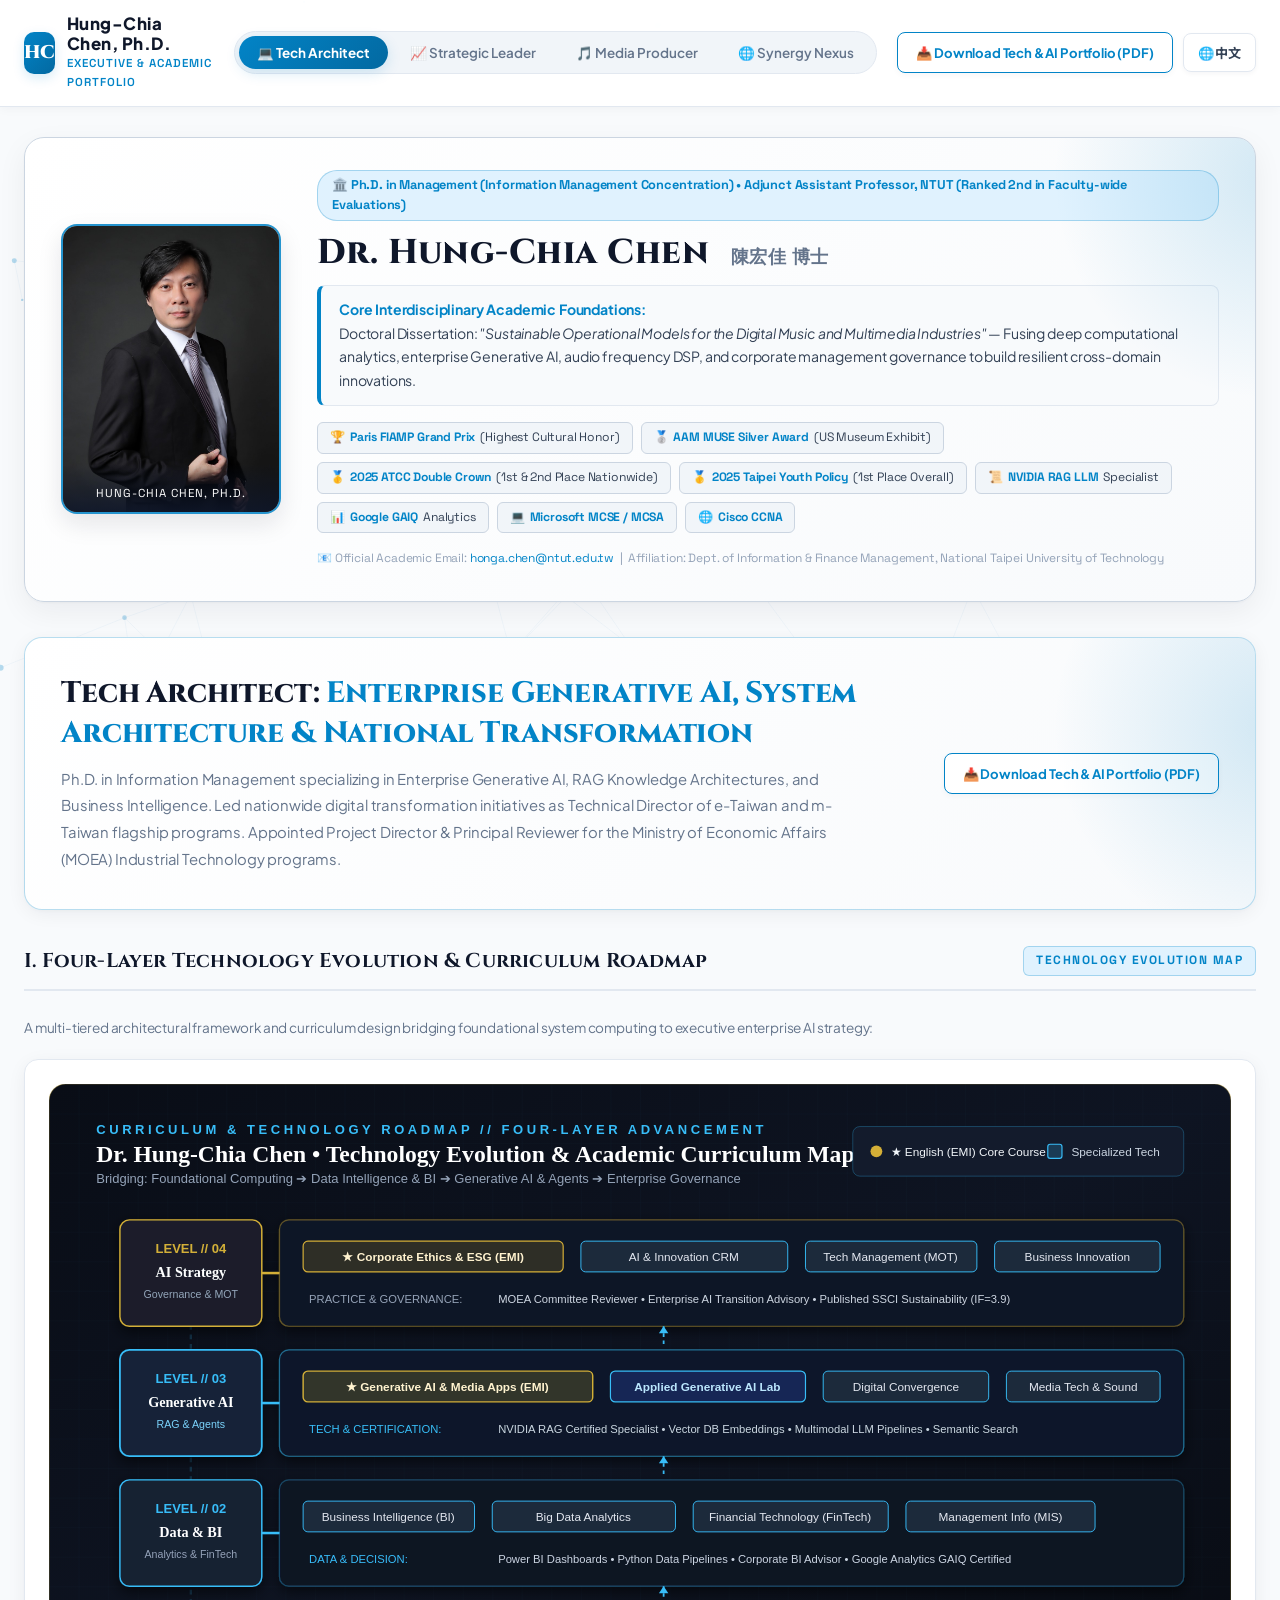
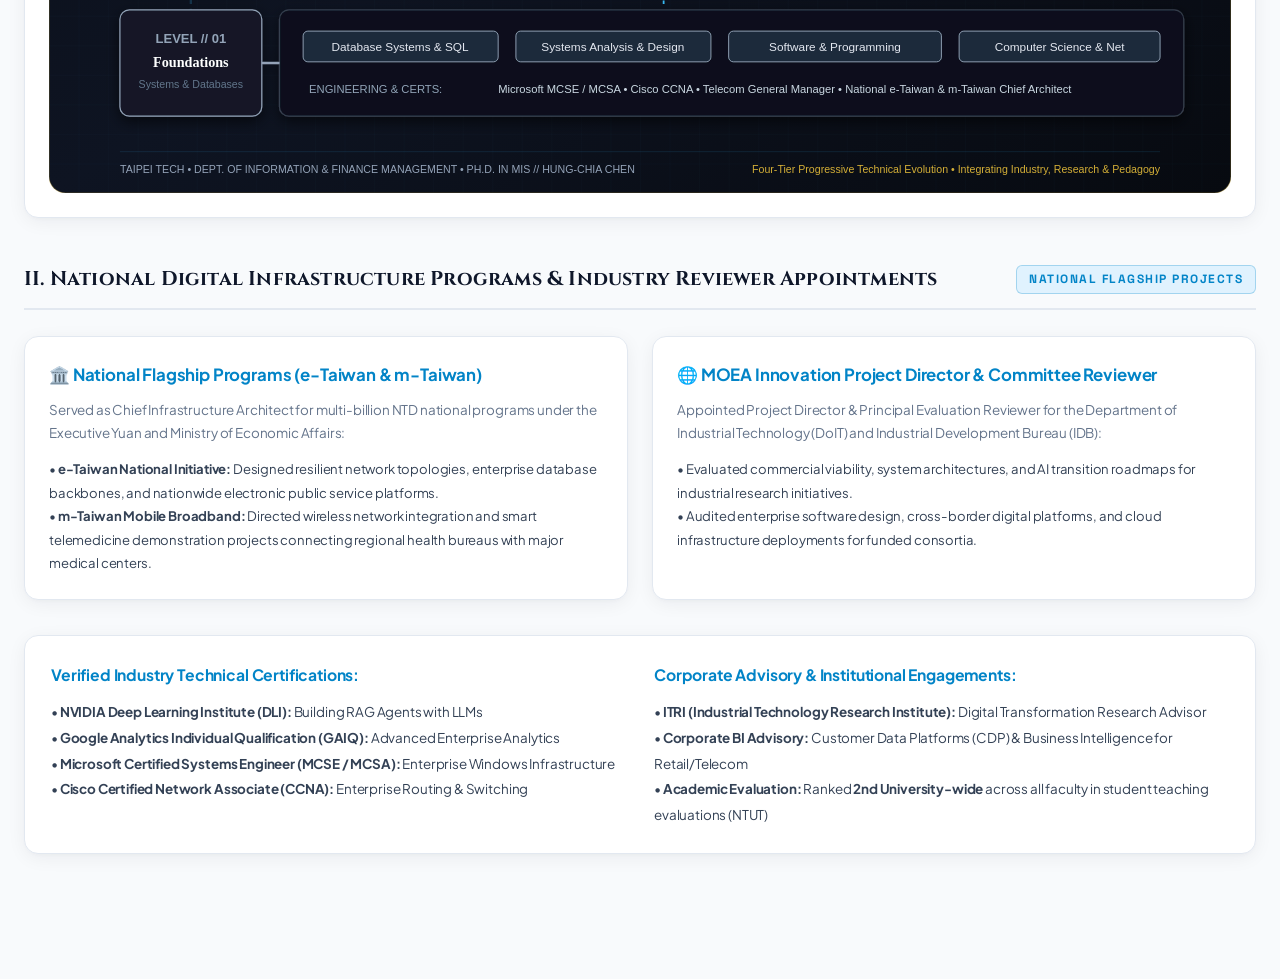
==== commit ded1d7a8: "Fix English roadmap diagram to tech_curriculum_roadmap_en.svg and restore all 13 real album covers i" ====
--- a/en.html
+++ b/en.html
@@ -133,7 +133,7 @@
         </p>
 
         <div class="roadmap-visual-box">
-          <img src="assets/tech_curriculum_roadmap.svg" alt="Dr. Chen Four-Layer Curriculum and Technology Roadmap">
+          <img src="assets/tech_curriculum_roadmap_en.svg" alt="Dr. Chen Four-Layer Curriculum and Technology Roadmap">
         </div>
 
         <!-- 1.2 National Flagship Infrastructure Initiatives -->
@@ -383,7 +383,7 @@
               <div style="font-family:var(--font-mono); font-size:0.75rem; color:var(--primary-accent); letter-spacing:1px; margin-bottom:6px;">AVICOM / ICOM • PARIS, FRANCE</div>
               <h4 style="font-size:1.15rem; font-weight:700; color:var(--text-pure);">FIAMP International Audiovisual Grand Prix (Highest Honor)</h4>
               <div class="award-medal-hero-display">
-                <img src="assets/fiamp_grand_prix_gold.svg" alt="FIAMP Grand Prix Gold Medal">
+                <img src="assets/medal_fiamp_grandprix.svg" alt="FIAMP Grand Prix Gold Medal">
               </div>
               <p style="font-size:0.83rem; color:var(--text-muted); line-height:1.7;">
                 Considered the Oscars of the museum multimedia world. Dr. Chen served as Project Director &amp; Audio Supervisor for the National Palace Museum's <i>The Essence of Jade</i>, winning the prestigious Grand Prix against top global cultural institutions.
@@ -396,7 +396,7 @@
               <div style="font-family:var(--font-mono); font-size:0.75rem; color:var(--primary-accent); letter-spacing:1px; margin-bottom:6px;">AMERICAN ALLIANCE OF MUSEUMS • USA</div>
               <h4 style="font-size:1.15rem; font-weight:700; color:var(--text-pure);">AAM MUSE Awards • Silver Award (MUSE Silver)</h4>
               <div class="award-medal-hero-display">
-                <img src="assets/aam_muse_award_silver.svg" alt="AAM MUSE Silver Medal">
+                <img src="assets/medal_aam_muse_silver.svg" alt="AAM MUSE Silver Medal">
               </div>
               <p style="font-size:0.83rem; color:var(--text-muted); line-height:1.7;">
                 Hosted by the American Alliance of Museums Media &amp; Technology Committee. Dr. Chen directed production and composed original classical scores for the National Palace Museum's <i>Buddhist Illustrations</i>, capturing the Silver Award.
@@ -405,27 +405,42 @@
           </div>
         </div>
 
-        <!-- 3.2 Selected Discography: 13 Landmark Multi-Platinum Albums -->
+        <!-- Institutional Verification Logos -->
+        <div class="awards-org-strip">
+          <div class="org-logo-item">
+            <img src="assets/logo_npm.svg" alt="National Palace Museum Official Logo">
+          </div>
+          <div class="org-logo-item">
+            <img src="assets/logo_icom_avicom.svg" alt="FIAMP / AVICOM ICOM Official Logo">
+          </div>
+          <div class="org-logo-item">
+            <img src="assets/logo_aam.svg" alt="American Alliance of Museums AAM Official Logo">
+          </div>
+        </div>
+
+                <!-- 3.2 Selected Discography: 13 Landmark Multi-Platinum Albums -->
         <div class="sub-title-bar" style="margin-top:50px;">
           <h3>II. Mandopop Platinum Discography (13 Landmark Master Recordings)</h3>
           <span class="badge">13 MASTER RECORDINGS</span>
         </div>
-        <p style="font-size:0.85rem; color:var(--text-muted); margin-bottom:24px;">
-          Senior recording engineer and music producer at Rock Records during the height of the Asian pop music golden age. Hover over album sleeves to slide out authentic vinyl discs:
+
+        <p style="font-size:0.88rem; color:var(--primary-light); margin-bottom:28px; line-height:1.8; background:rgba(212,175,55,0.08); padding:14px 20px; border-radius:10px; border-left:4px solid var(--primary-accent);">
+          <strong>During tenure at Rock Records (Ferryman Music Production), deeply engaged in recording engineering and album production for landmark multi-platinum albums during the golden age of Mandopop.</strong>
+          <br><small style="color:var(--text-muted);">Each master album features high-resolution cover artwork in physical LP format. Hover to trigger 3D relief effects and slide out authentic vinyl records:</small>
         </p>
 
         <div class="collector-vinyl-gallery">
-          <!-- Album 1: Friends -->
-          <div class="collector-lp-card">
-            <div class="lp-sleeve-stage">
-              <div class="lp-jacket">
-                <img src="assets/album_friends.jpg" alt="Emil Chau Friends Album Cover">
-              </div>
-              <div class="lp-vinyl-disc">
-                <div class="lp-vinyl-label">
-                  <span>EMIL CHAU</span>
-                  <div class="lp-spindle-hole"></div>
-                  <span>FRIENDS</span>
+          <!-- Album 01 -->
+          <div class="collector-lp-card">
+            <div class="lp-sleeve-stage">
+              <div class="lp-jacket">
+                <img src="assets/real_cover_friends.jpg" alt="Emil Chau Friends Album">
+              </div>
+              <div class="lp-vinyl-disc">
+                <div class="lp-vinyl-label">
+                  <span>ROCK</span>
+                  <div class="lp-spindle-hole"></div>
+                  <span>MASTER</span>
                 </div>
               </div>
             </div>
@@ -436,27 +451,25 @@
               </div>
               <div class="lp-album-title">Emil Chau (周華健) — <i>Friends (朋友)</i></div>
               <div class="lp-artist-year">🎙️ 1997 • Rock Records / Ferryman Music</div>
-              <div class="lp-role-highlight">
-                ✦ Recording Engineer. Milestone anthem with over 1 million copies sold across Asia.
-              </div>
-              <div class="lp-cat-foot">
-                <span>CAT: RD-1388</span>
-                <span>GENRE: MANDOPOP</span>
-              </div>
-            </div>
-          </div>
-
-          <!-- Album 2: Who Am I? -->
-          <div class="collector-lp-card">
-            <div class="lp-sleeve-stage">
-              <div class="lp-jacket">
-                <img src="assets/album_who_am_i.jpg" alt="Jackie Chan Who Am I Soundtrack">
-              </div>
-              <div class="lp-vinyl-disc">
-                <div class="lp-vinyl-label">
-                  <span>JACKIE CHAN</span>
-                  <div class="lp-spindle-hole"></div>
-                  <span>WHO AM I?</span>
+              <div class="lp-role-highlight">✦ Recording Engineer. Milestone anthem with over 1M+ sales across Asia.</div>
+              <div class="lp-cat-foot">
+                <span>CAT. ROCK-RD-1388</span>
+                <span>ROLLING STONE / BAIDUREN</span>
+              </div>
+            </div>
+          </div>
+
+          <!-- Album 02 -->
+          <div class="collector-lp-card">
+            <div class="lp-sleeve-stage">
+              <div class="lp-jacket">
+                <img src="assets/real_cover_whoami.jpg" alt="Jackie Chan Who Am I Soundtrack">
+              </div>
+              <div class="lp-vinyl-disc">
+                <div class="lp-vinyl-label">
+                  <span>ROCK</span>
+                  <div class="lp-spindle-hole"></div>
+                  <span>MASTER</span>
                 </div>
               </div>
             </div>
@@ -467,27 +480,25 @@
               </div>
               <div class="lp-album-title">Jackie Chan (成龍) — <i>Who Am I? (我是誰)</i></div>
               <div class="lp-artist-year">🎙️ 1998 • Golden Harvest / Rock Records</div>
-              <div class="lp-role-highlight">
-                ✦ Recording Engineer for Hollywood film original theme song and soundtrack score.
-              </div>
-              <div class="lp-cat-foot">
-                <span>CAT: RD-1440</span>
-                <span>GENRE: OST / ACTION</span>
-              </div>
-            </div>
-          </div>
-
-          <!-- Album 3: Storyteller -->
-          <div class="collector-lp-card">
-            <div class="lp-sleeve-stage">
-              <div class="lp-jacket">
-                <img src="assets/album_storyteller.jpg" alt="Emil Chau Storyteller Album Cover">
-              </div>
-              <div class="lp-vinyl-disc">
-                <div class="lp-vinyl-label">
-                  <span>EMIL CHAU</span>
-                  <div class="lp-spindle-hole"></div>
-                  <span>STORYTELLER</span>
+              <div class="lp-role-highlight">✦ Recording Engineer for Hollywood film original theme song and soundtrack score.</div>
+              <div class="lp-cat-foot">
+                <span>CAT. ROCK-RD-1440</span>
+                <span>GOLDEN HARVEST / ROCK</span>
+              </div>
+            </div>
+          </div>
+
+          <!-- Album 03 -->
+          <div class="collector-lp-card">
+            <div class="lp-sleeve-stage">
+              <div class="lp-jacket">
+                <img src="assets/real_cover_storyteller.jpg" alt="Emil Chau Storyteller Album">
+              </div>
+              <div class="lp-vinyl-disc">
+                <div class="lp-vinyl-label">
+                  <span>ROCK</span>
+                  <div class="lp-spindle-hole"></div>
+                  <span>MASTER</span>
                 </div>
               </div>
             </div>
@@ -498,27 +509,25 @@
               </div>
               <div class="lp-album-title">Emil Chau (周華健) — <i>Storyteller (有故事的人)</i></div>
               <div class="lp-artist-year">🎙️ 1998 • Rock Records / Ferryman Music</div>
-              <div class="lp-role-highlight">
-                ✦ Vocal tracking engineer and acoustic mixing producer for classic ballads.
-              </div>
-              <div class="lp-cat-foot">
-                <span>CAT: RD-1466</span>
-                <span>GENRE: ACOUSTIC POP</span>
-              </div>
-            </div>
-          </div>
-
-          <!-- Album 4: Courage -->
-          <div class="collector-lp-card">
-            <div class="lp-sleeve-stage">
-              <div class="lp-jacket">
-                <img src="assets/album_courage.jpg" alt="Fish Leong Courage Album Cover">
-              </div>
-              <div class="lp-vinyl-disc">
-                <div class="lp-vinyl-label">
-                  <span>FISH LEONG</span>
-                  <div class="lp-spindle-hole"></div>
-                  <span>COURAGE</span>
+              <div class="lp-role-highlight">✦ Vocal tracking engineer and acoustic mixing producer for classic ballads.</div>
+              <div class="lp-cat-foot">
+                <span>CAT. ROCK-RD-1466</span>
+                <span>ROLLING STONE / BAIDUREN</span>
+              </div>
+            </div>
+          </div>
+
+          <!-- Album 04 -->
+          <div class="collector-lp-card">
+            <div class="lp-sleeve-stage">
+              <div class="lp-jacket">
+                <img src="assets/real_cover_duck.jpg" alt="Tarcy Su Duck Album">
+              </div>
+              <div class="lp-vinyl-disc">
+                <div class="lp-vinyl-label">
+                  <span>ROCK</span>
+                  <div class="lp-spindle-hole"></div>
+                  <span>MASTER</span>
                 </div>
               </div>
             </div>
@@ -527,80 +536,278 @@
                 <span class="lp-index-num">#04 / 13</span>
                 <span>PLATINUM CERTIFIED</span>
               </div>
-              <div class="lp-album-title">Fish Leong (梁靜茹) — <i>Courage (勇氣)</i></div>
-              <div class="lp-artist-year">🎙️ 2000 • Rock Records</div>
-              <div class="lp-role-highlight">
-                ✦ Recording Engineer. Epoch-defining pop ballad that established Leong as a superstar.
-              </div>
-              <div class="lp-cat-foot">
-                <span>CAT: RD-1533</span>
-                <span>GENRE: MANDOPOP</span>
-              </div>
-            </div>
-          </div>
-
-          <!-- Album 5: Listen to the Angel -->
-          <div class="collector-lp-card">
-            <div class="lp-sleeve-stage">
-              <div class="lp-jacket">
-                <img src="assets/album_chyi_chin.jpg" alt="Chyi Chin Listen to the Angel Album Cover">
-              </div>
-              <div class="lp-vinyl-disc">
-                <div class="lp-vinyl-label">
-                  <span>CHYI CHIN</span>
-                  <div class="lp-spindle-hole"></div>
-                  <span>ANGEL</span>
+              <div class="lp-album-title">Tarcy Su (蘇慧倫) — <i>Duck (鴨子)</i></div>
+              <div class="lp-artist-year">🎙️ 1996 • Rock Records</div>
+              <div class="lp-role-highlight">✦ Vocal tracking and remix engineer. Over 500,000 copies sold in Taiwan.</div>
+              <div class="lp-cat-foot">
+                <span>CAT. ROCK-RD-1378</span>
+                <span>ROLLING STONE MANDARIN</span>
+              </div>
+            </div>
+          </div>
+
+          <!-- Album 05 -->
+          <div class="collector-lp-card">
+            <div class="lp-sleeve-stage">
+              <div class="lp-jacket">
+                <img src="assets/real_cover_fool.jpg" alt="Tarcy Su Fool Album">
+              </div>
+              <div class="lp-vinyl-disc">
+                <div class="lp-vinyl-label">
+                  <span>ROCK</span>
+                  <div class="lp-spindle-hole"></div>
+                  <span>MASTER</span>
                 </div>
               </div>
             </div>
             <div class="lp-info-box">
               <div class="lp-meta-row">
                 <span class="lp-index-num">#05 / 13</span>
-                <span>PLATINUM CERTIFIED</span>
-              </div>
-              <div class="lp-album-title">Chyi Chin (齊秦) — <i>Listen to the Angel (聽說)</i></div>
-              <div class="lp-artist-year">🎙️ 1998 • What's Music</div>
-              <div class="lp-role-highlight">
-                ✦ Vocal balancing, acoustic guitar tracking, and studio mastering.
-              </div>
-              <div class="lp-cat-foot">
-                <span>CAT: WM-9801</span>
-                <span>GENRE: FOLK ROCK</span>
-              </div>
-            </div>
-          </div>
-
-          <!-- Album 6: Thinking Too Much -->
-          <div class="collector-lp-card">
-            <div class="lp-sleeve-stage">
-              <div class="lp-jacket">
-                <img src="assets/album_nicky_lee.jpg" alt="Nicky Lee Thinking Too Much Album Cover">
-              </div>
-              <div class="lp-vinyl-disc">
-                <div class="lp-vinyl-label">
-                  <span>NICKY LEE</span>
-                  <div class="lp-spindle-hole"></div>
-                  <span>THINKING</span>
+                <span>MULTI-PLATINUM</span>
+              </div>
+              <div class="lp-album-title">Tarcy Su (蘇慧倫) — <i>Fool (傻瓜)</i></div>
+              <div class="lp-artist-year">🎙️ 1997 • Rock Records</div>
+              <div class="lp-role-highlight">✦ Recording Engineer. Leading pop trend in Asia with the iconic haircut wave.</div>
+              <div class="lp-cat-foot">
+                <span>CAT. ROCK-RD-1410</span>
+                <span>ROLLING STONE MANDARIN</span>
+              </div>
+            </div>
+          </div>
+
+          <!-- Album 06 -->
+          <div class="collector-lp-card">
+            <div class="lp-sleeve-stage">
+              <div class="lp-jacket">
+                <img src="assets/real_cover_my_o_my.jpg" alt="Emil Chau My Oh My Album">
+              </div>
+              <div class="lp-vinyl-disc">
+                <div class="lp-vinyl-label">
+                  <span>ROCK</span>
+                  <div class="lp-spindle-hole"></div>
+                  <span>MASTER</span>
                 </div>
               </div>
             </div>
             <div class="lp-info-box">
               <div class="lp-meta-row">
                 <span class="lp-index-num">#06 / 13</span>
-                <span>GOLDEN MELODY WINNER</span>
-              </div>
-              <div class="lp-album-title">Nicky Lee (李玖哲) — <i>Thinking Too Much (想太多)</i></div>
-              <div class="lp-artist-year">🎙️ 2007 • Machi Entertainment</div>
-              <div class="lp-role-highlight">
-                ✦ Vocal recording and R&amp;B arrangement engineering for Golden Melody Best Male Singer.
-              </div>
-              <div class="lp-cat-foot">
-                <span>CAT: MC-0702</span>
-                <span>GENRE: URBAN R&amp;B</span>
-              </div>
-            </div>
-          </div>
-        </div>
+                <span>INTERNATIONAL ENGLISH</span>
+              </div>
+              <div class="lp-album-title">Emil Chau (周華健) — <i>My Oh My</i></div>
+              <div class="lp-artist-year">🎙️ 1999 • Rock Records / Ferryman Music</div>
+              <div class="lp-role-highlight">✦ Vocal tracking and acoustic engineering for international English release.</div>
+              <div class="lp-cat-foot">
+                <span>CAT. ROCK-ROD-5211</span>
+                <span>BAIDUREN PRODUCTION</span>
+              </div>
+            </div>
+          </div>
+
+          <!-- Album 07 -->
+          <div class="collector-lp-card">
+            <div class="lp-sleeve-stage">
+              <div class="lp-jacket">
+                <img src="assets/real_cover_life.jpg" alt="Emil Chau Living Life Cantonese Album">
+              </div>
+              <div class="lp-vinyl-disc">
+                <div class="lp-vinyl-label">
+                  <span>ROCK</span>
+                  <div class="lp-spindle-hole"></div>
+                  <span>MASTER</span>
+                </div>
+              </div>
+            </div>
+            <div class="lp-info-box">
+              <div class="lp-meta-row">
+                <span class="lp-index-num">#07 / 13</span>
+                <span>CANTONESE MASTERPIECE</span>
+              </div>
+              <div class="lp-album-title">Emil Chau (周華健) — <i>Living Life (生·生活)</i></div>
+              <div class="lp-artist-year">🎙️ 1996 • Rock Records Hong Kong</div>
+              <div class="lp-role-highlight">✦ Recording Engineer. Swept Hong Kong music charts and radio awards.</div>
+              <div class="lp-cat-foot">
+                <span>CAT. ROCK-ROD-5140</span>
+                <span>ROCK HONG KONG</span>
+              </div>
+            </div>
+          </div>
+
+          <!-- Album 08 -->
+          <div class="collector-lp-card">
+            <div class="lp-sleeve-stage">
+              <div class="lp-jacket">
+                <img src="assets/real_cover_live97.jpg" alt="Emil Chau 1997 Live Tour Album">
+              </div>
+              <div class="lp-vinyl-disc">
+                <div class="lp-vinyl-label">
+                  <span>ROCK</span>
+                  <div class="lp-spindle-hole"></div>
+                  <span>MASTER</span>
+                </div>
+              </div>
+            </div>
+            <div class="lp-info-box">
+              <div class="lp-meta-row">
+                <span class="lp-index-num">#08 / 13</span>
+                <span>LIVE TOUR DOUBLE LP</span>
+              </div>
+              <div class="lp-album-title">Emil Chau — <i>1997 Tour Live Commemorative</i></div>
+              <div class="lp-artist-year">🎙️ 1997 • Rock Records / Baiduren</div>
+              <div class="lp-role-highlight">✦ Live recording engineer, acoustic mixing, and audience ambient calibration.</div>
+              <div class="lp-cat-foot">
+                <span>CAT. ROCK-RD-1425</span>
+                <span>LIVE CONCERT SERIES</span>
+              </div>
+            </div>
+          </div>
+
+          <!-- Album 09 -->
+          <div class="collector-lp-card">
+            <div class="lp-sleeve-stage">
+              <div class="lp-jacket">
+                <img src="assets/real_cover_xfile.jpg" alt="Tarcy Su X-File Best Album">
+              </div>
+              <div class="lp-vinyl-disc">
+                <div class="lp-vinyl-label">
+                  <span>ROCK</span>
+                  <div class="lp-spindle-hole"></div>
+                  <span>MASTER</span>
+                </div>
+              </div>
+            </div>
+            <div class="lp-info-box">
+              <div class="lp-meta-row">
+                <span class="lp-index-num">#09 / 13</span>
+                <span>CANTONESE GOLDEN COMPILATION</span>
+              </div>
+              <div class="lp-album-title">Tarcy Su (蘇慧倫) — <i>X-File Best Hits</i></div>
+              <div class="lp-artist-year">🎙️ 1996 • Rock Records Hong Kong</div>
+              <div class="lp-role-highlight">✦ Studio vocal tracking, remix balancing, and master assembly.</div>
+              <div class="lp-cat-foot">
+                <span>CAT. ROCK-ROD-5125</span>
+                <span>ROCK HONG KONG</span>
+              </div>
+            </div>
+          </div>
+
+          <!-- Album 10 -->
+          <div class="collector-lp-card">
+            <div class="lp-sleeve-stage">
+              <div class="lp-jacket">
+                <img src="assets/real_cover_insomnia.jpg" alt="Chyi Chin Album">
+              </div>
+              <div class="lp-vinyl-disc">
+                <div class="lp-vinyl-label">
+                  <span>ROCK</span>
+                  <div class="lp-spindle-hole"></div>
+                  <span>MASTER</span>
+                </div>
+              </div>
+            </div>
+            <div class="lp-info-box">
+              <div class="lp-meta-row">
+                <span class="lp-index-num">#10 / 13</span>
+                <span>POETIC FOLK ROCK</span>
+              </div>
+              <div class="lp-album-title">Chyi Chin (齊秦) — <i>Midnight Projects &amp; Singles</i></div>
+              <div class="lp-artist-year">🎙️ 1998 • What's Music / Rock</div>
+              <div class="lp-role-highlight">✦ Vocal tracking, acoustic guitar balancing, and analog warmth mastering.</div>
+              <div class="lp-cat-foot">
+                <span>CAT. ROCK-WM-9812</span>
+                <span>WHAT'S MUSIC TAIWAN</span>
+              </div>
+            </div>
+          </div>
+
+          <!-- Album 11 -->
+          <div class="collector-lp-card">
+            <div class="lp-sleeve-stage">
+              <div class="lp-jacket">
+                <img src="assets/real_cover_enough.jpg" alt="Walkie Talkie Sisterhood Album">
+              </div>
+              <div class="lp-vinyl-disc">
+                <div class="lp-vinyl-label">
+                  <span>ROCK</span>
+                  <div class="lp-spindle-hole"></div>
+                  <span>MASTER</span>
+                </div>
+              </div>
+            </div>
+            <div class="lp-info-box">
+              <div class="lp-meta-row">
+                <span class="lp-index-num">#11 / 13</span>
+                <span>GOLDEN DUO DEBUT</span>
+              </div>
+              <div class="lp-album-title">Walkie Talkie (錦繡二重唱) — <i>Sisterhood</i></div>
+              <div class="lp-artist-year">🎙️ 1998 • Rock Records</div>
+              <div class="lp-role-highlight">✦ Multi-harmony vocal tracking, acoustic layering, and debut album tracking.</div>
+              <div class="lp-cat-foot">
+                <span>CAT. ROCK-RD-1455</span>
+                <span>ROLLING STONE TAIWAN</span>
+              </div>
+            </div>
+          </div>
+
+          <!-- Album 12 -->
+          <div class="collector-lp-card">
+            <div class="lp-sleeve-stage">
+              <div class="lp-jacket">
+                <img src="assets/real_cover_lidu98.jpg" alt="Lidu Enough Album">
+              </div>
+              <div class="lp-vinyl-disc">
+                <div class="lp-vinyl-label">
+                  <span>ROCK</span>
+                  <div class="lp-spindle-hole"></div>
+                  <span>MASTER</span>
+                </div>
+              </div>
+            </div>
+            <div class="lp-info-box">
+              <div class="lp-meta-row">
+                <span class="lp-index-num">#12 / 13</span>
+                <span>BALLAD COMPILATION</span>
+              </div>
+              <div class="lp-album-title">Lidu (李度) &amp; Rock Stars — <i>Enough / 98 Best</i></div>
+              <div class="lp-artist-year">🎙️ 1998 • Rock Records / Baiduren</div>
+              <div class="lp-role-highlight">✦ Emotional vocal tracking, brass section mix, and compilation mastering.</div>
+              <div class="lp-cat-foot">
+                <span>CAT. ROCK-RD-1478</span>
+                <span>BAIDUREN SERIES</span>
+              </div>
+            </div>
+          </div>
+
+          <!-- Album 13 -->
+          <div class="collector-lp-card">
+            <div class="lp-sleeve-stage">
+              <div class="lp-jacket">
+                <img src="assets/real_cover_leslie.jpg" alt="Leslie Cheung Printemps Album">
+              </div>
+              <div class="lp-vinyl-disc">
+                <div class="lp-vinyl-label">
+                  <span>ROCK</span>
+                  <div class="lp-spindle-hole"></div>
+                  <span>MASTER</span>
+                </div>
+              </div>
+            </div>
+            <div class="lp-info-box">
+              <div class="lp-meta-row">
+                <span class="lp-index-num">#13 / 13</span>
+                <span>MANDOPOP MASTERPIECE</span>
+              </div>
+              <div class="lp-album-title">Leslie Cheung (張國榮) — <i>Printemps (春)</i></div>
+              <div class="lp-artist-year">🎙️ 1998 • Rock Records</div>
+              <div class="lp-role-highlight">✦ Participated in recording production and vocal engineering for the legendary pop icon.</div>
+              <div class="lp-cat-foot">
+                <span>CAT. ROCK-ROD-5188</span>
+                <span>ROLLING STONE MANDARIN</span>
+              </div>
+            </div>
+          </div>
+        </div>
+
 
         <!-- 3.3 Historical CD-ROM Jewel Case Packaging Series -->
         <div class="sub-title-bar" style="margin-top:50px;">
